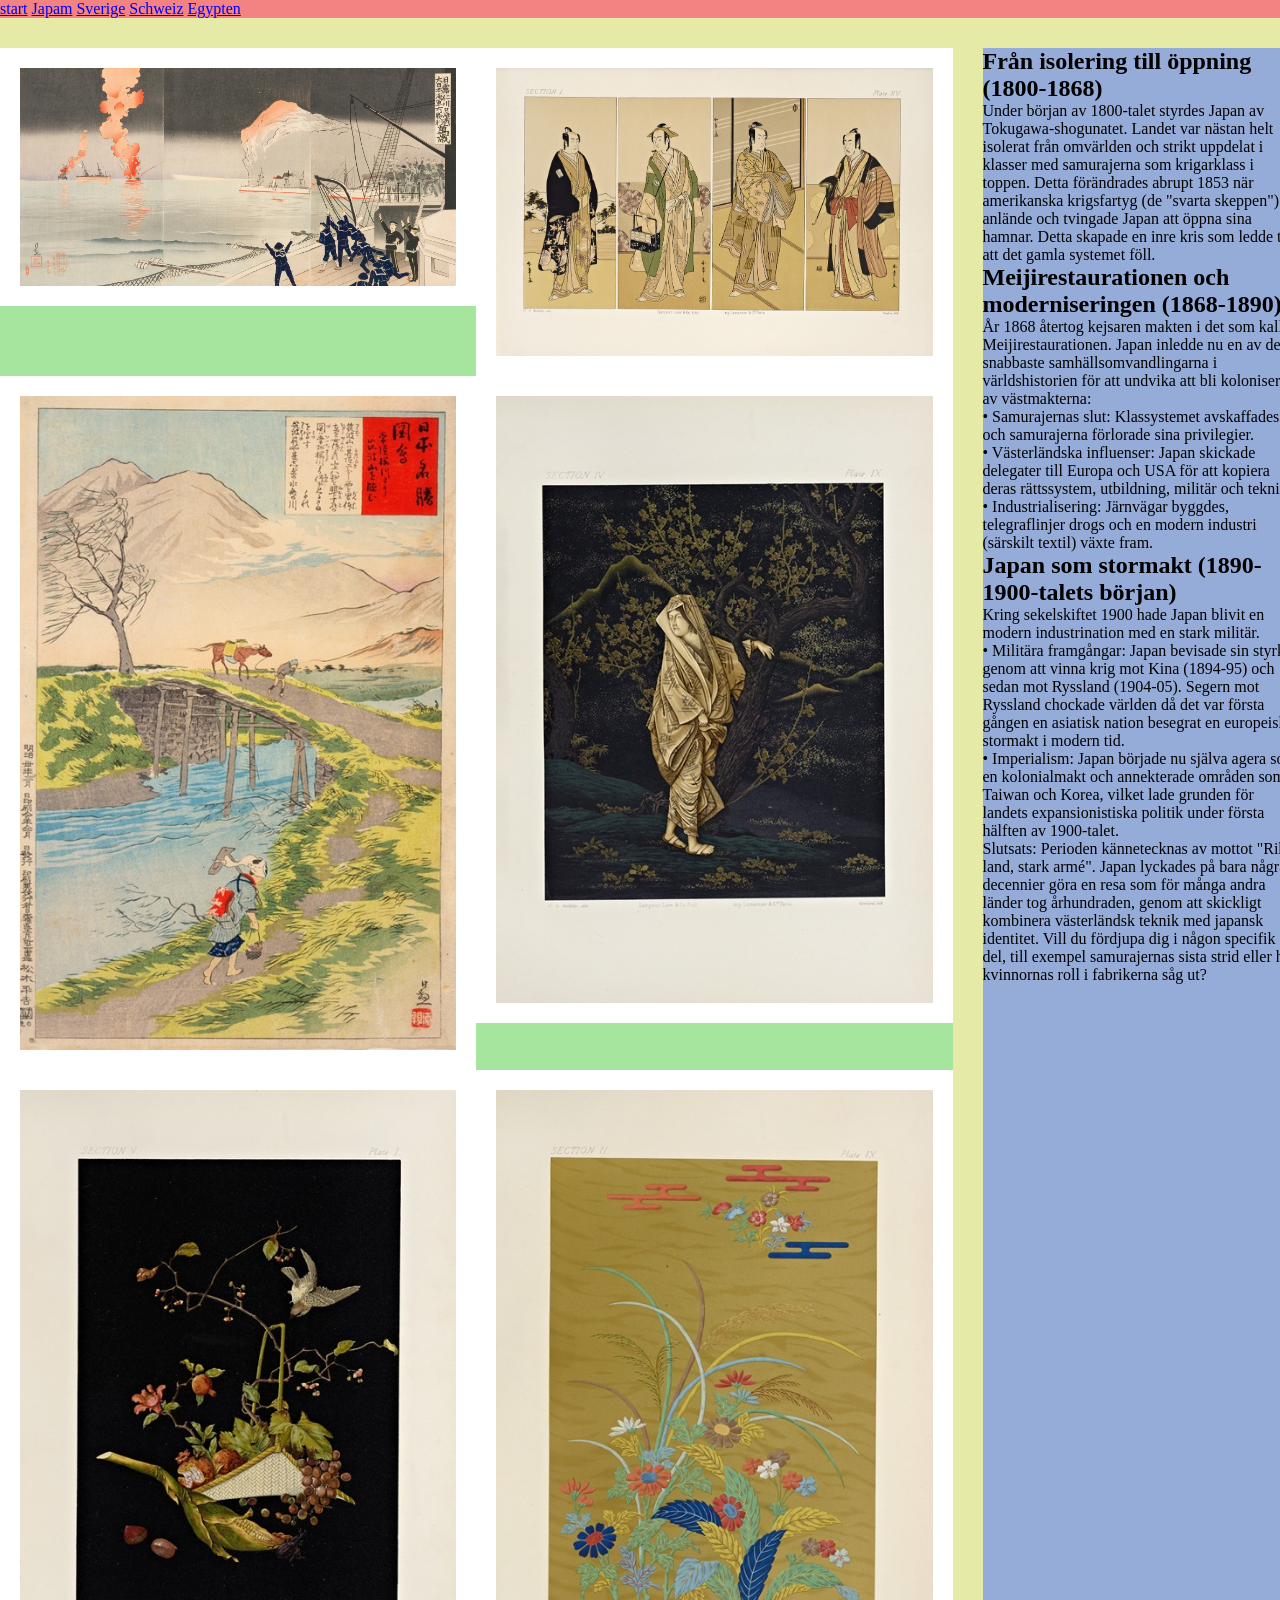
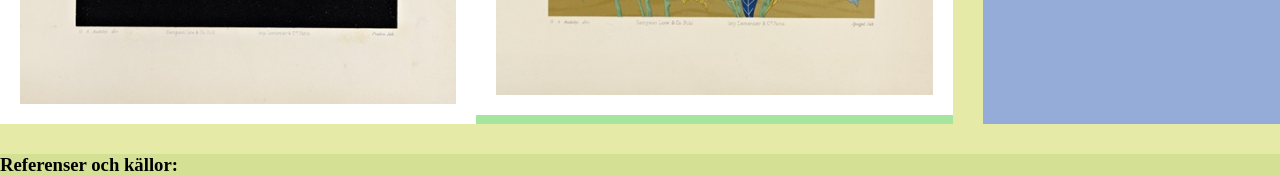
==== sida1.html @ 21242a6f "påbörjat min första sida" ====
<!DOCTYPE html>
<html lang="sv">

<head>
    <meta charset="UTF-8">
    <meta name="viewport" content="width=device-width, initial-scale=1.0">
    <title>Document</title>
    <link rel="stylesheet" href="style.css">
</head>

<body>
    <div class="kontainer">
        <Header>
            <h1></h1>
            <nav class="meny">
                <a href="index.html">start</a>
                <a href="sida1.html">Japam</a>
                <a href="sida2.html">Sverige</a>
                <a href="sida3.html">Schweiz</a>
                <a href="sida4.html">Egypten</a>
            </nav>
        </Header>
        <main>
            <img src="./bilder/japan1.png" alt="Japansk gammal bild">
            <img src="./bilder/japan2.png" alt="Japansk gammal bild">
            <img src="./bilder/japan3.png" alt="Japansk gammal bild">
            <img src="./bilder/japan4.png" alt="Japansk gammal bild">
            <img src="./bilder/japan5.png" alt="Japansk gammal bild">
            <img src="./bilder/japan6.png" alt="Japansk gammal bild">
        </main>
        <aside>
            <h2>Från isolering till öppning (1800-1868)</h2>
            <p>Under början av 1800-talet styrdes Japan av Tokugawa-shogunatet. Landet var nästan helt isolerat från
                omvärlden och strikt uppdelat i klasser med samurajerna som krigarklass i toppen. Detta förändrades
                abrupt 1853 när amerikanska krigsfartyg (de "svarta skeppen") anlände och tvingade Japan att öppna sina
                hamnar. Detta skapade en inre kris som ledde till att det gamla systemet föll.
            </p>
            <h2>Meijirestaurationen och moderniseringen (1868-1890)</h2>
            <p>År 1868 återtog kejsaren makten i det som kallas Meijirestaurationen. Japan inledde nu en av de snabbaste
                samhällsomvandlingarna i världshistorien för att undvika att bli koloniserat av västmakterna: <br>
                &bull; Samurajernas slut: Klassystemet avskaffades och samurajerna förlorade sina privilegier. <br>
                &bull; Västerländska influenser: Japan skickade delegater till Europa och USA för att kopiera deras
                rättssystem, utbildning, militär och teknik. <br>
                &bull; Industrialisering: Järnvägar byggdes, telegraflinjer drogs och en modern industri (särskilt
                textil)
                växte fram.</p>
            <h2>Japan som stormakt (1890-1900-talets början)</h2>
            <p>Kring sekelskiftet 1900 hade Japan blivit en modern industrination med en stark militär. <br>
                &bull; Militära framgångar: Japan bevisade sin styrka genom att vinna krig mot Kina (1894-95) och sedan mot
                Ryssland (1904-05). Segern mot Ryssland chockade världen då det var första gången en asiatisk nation
                besegrat en europeisk stormakt i modern tid. <br>
                &bull; Imperialism: Japan började nu själva agera som en kolonialmakt och annekterade områden som Taiwan och
                Korea, vilket lade grunden för landets expansionistiska politik under första hälften av 1900-talet. <br>
                Slutsats: Perioden kännetecknas av mottot "Rikt land, stark armé". Japan lyckades på bara några
                decennier göra en resa som för många andra länder tog århundraden, genom att skickligt kombinera
                västerländsk teknik med japansk identitet.
                Vill du fördjupa dig i någon specifik del, till exempel samurajernas sista strid eller hur kvinnornas
                roll i fabrikerna såg ut?
            </p>
        </aside>
        <footer>
            <h3>Referenser och källor:</h3>
            <p></p>
        </footer>
    </div>
</body>

</html>
---- style.css ----
/* Enkel CSS-reset */
html {
    box-sizing: border-box;
}
*, *:before, *:after {
    box-sizing: inherit;
}
body, h1, h2, h3, h4, h5, h6, p, ul {
    margin: 0;
    padding: 0;
}
img {
    width: 100%;
}

body {
    background-color: #e5eaa7;
}
.kontainer {
    width: 1300px;
    margin: auto;
     display: grid;
    grid-template-columns: 3fr 1fr;
    grid-template-areas: 
    "huvud huvud"
    "innehåll sida"
    "fot fot";
    gap: 30px;
}

/* head */

Header {
    background-color: #f38282;
    grid-area: huvud;
}
Header h1 {}
Header nav {}
Header nav a {}

/* main */
main {
    background-color: #a5e59d;
    grid-area: innehåll;
    display: grid;
    grid-template-columns: 1fr 1fr;
}
main img {
    background-color: #fff;
    padding: 20px;
}



/* side */
aside {
    background-color: #96acd8;
    grid-area: sida;
}

/* foot */
footer {
    background-color: #d4e194;
    grid-area: fot;
}
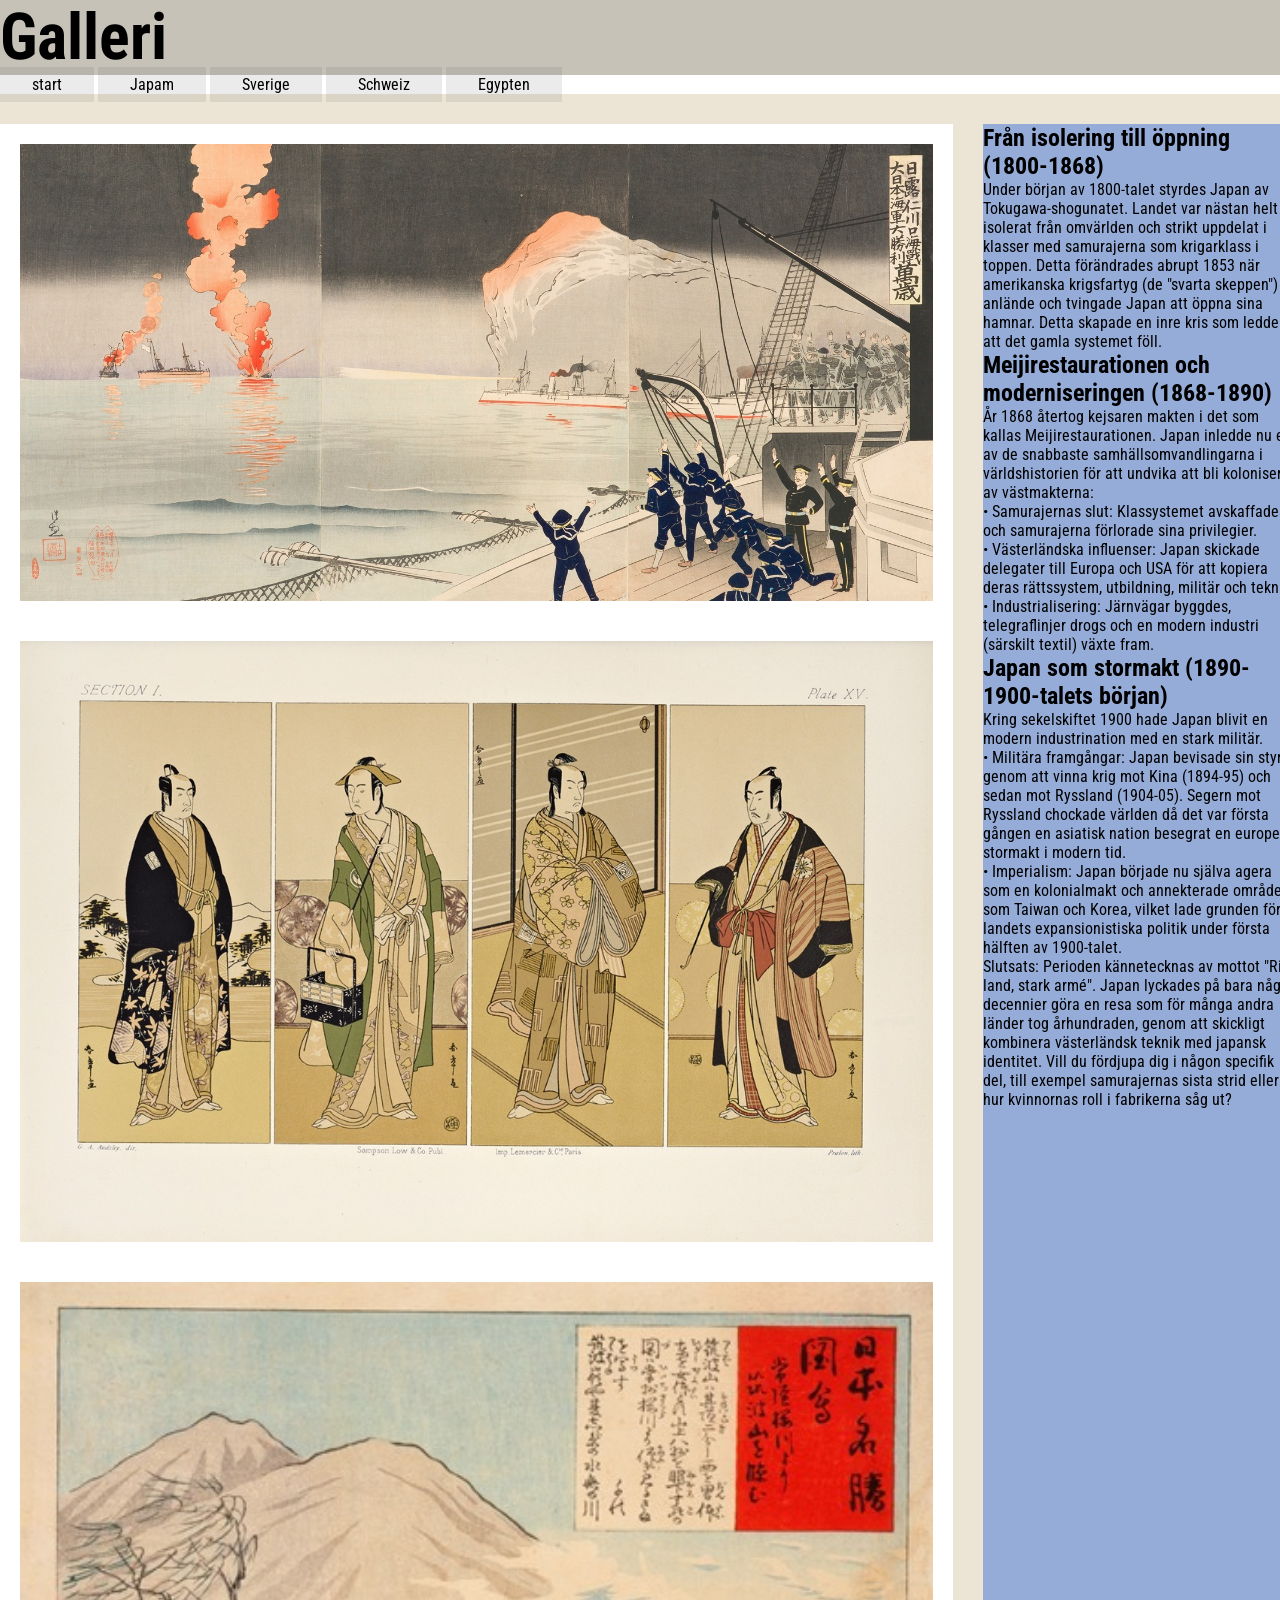
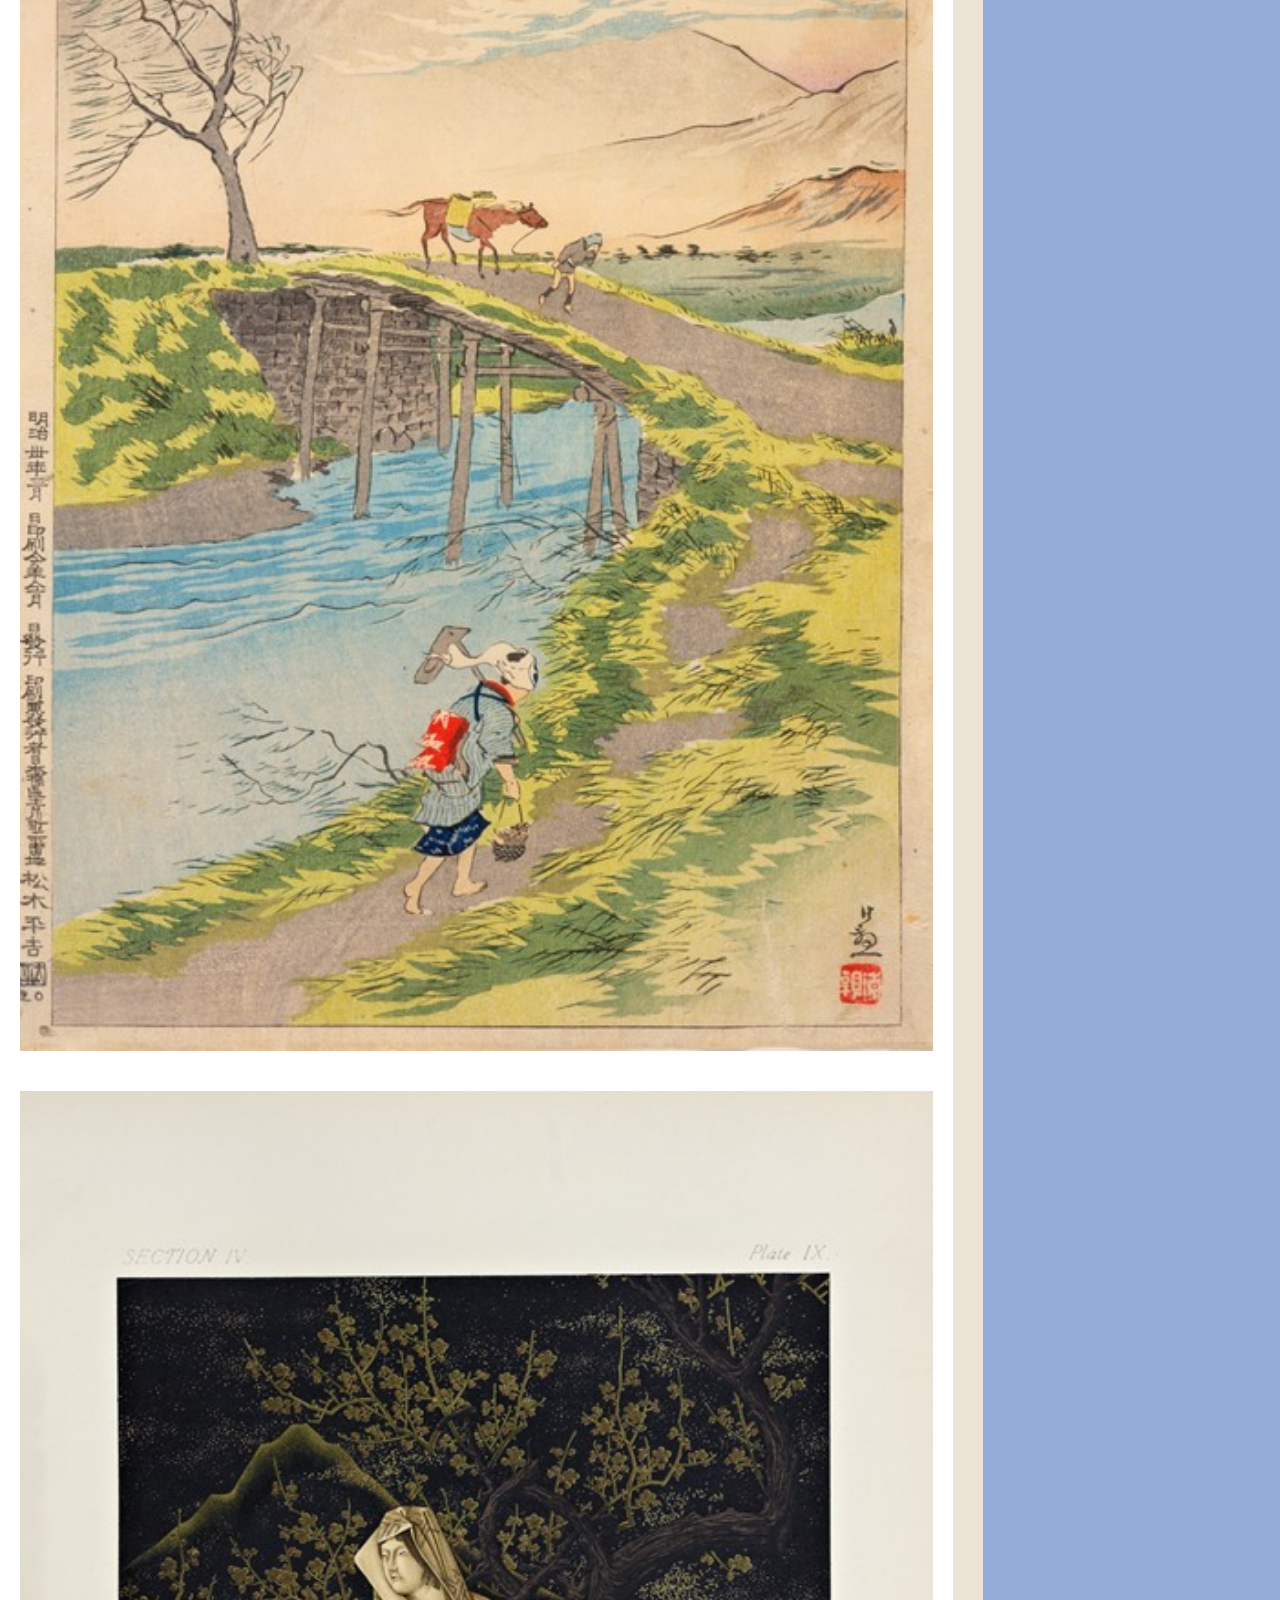
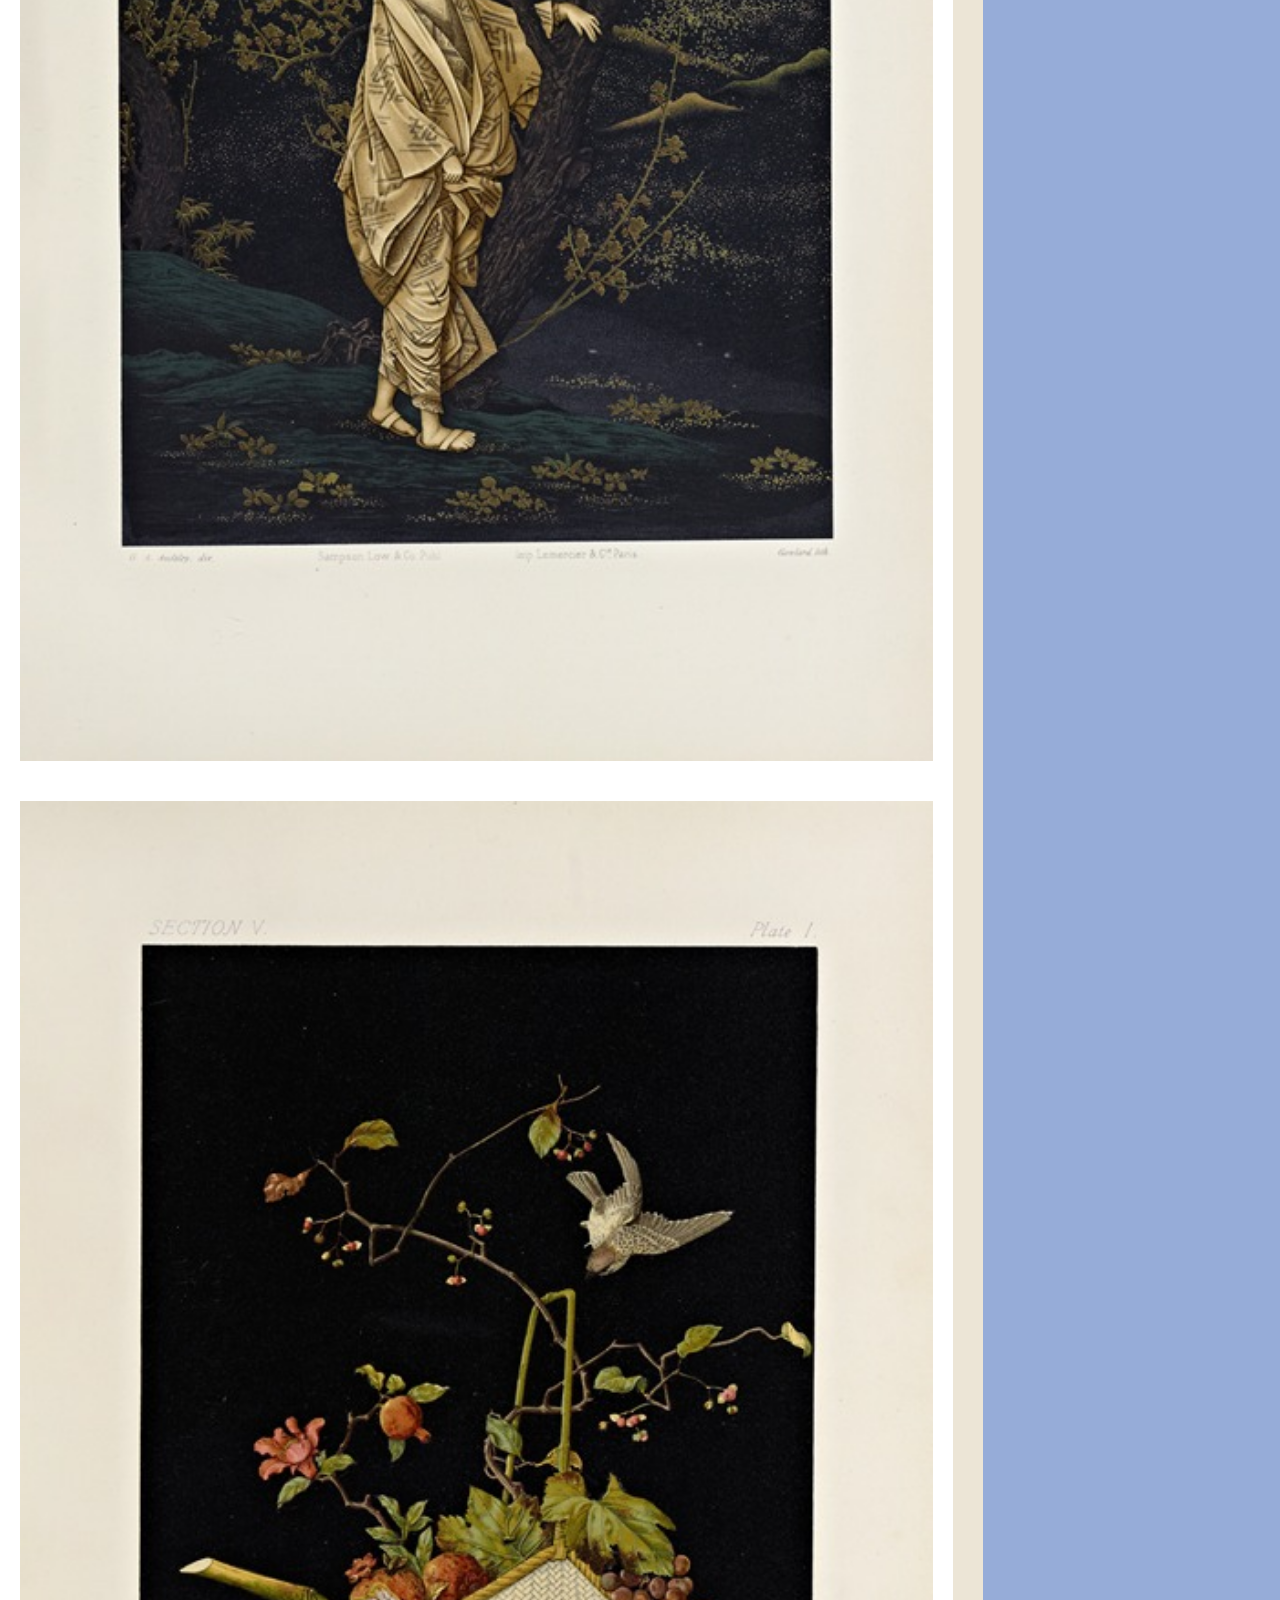
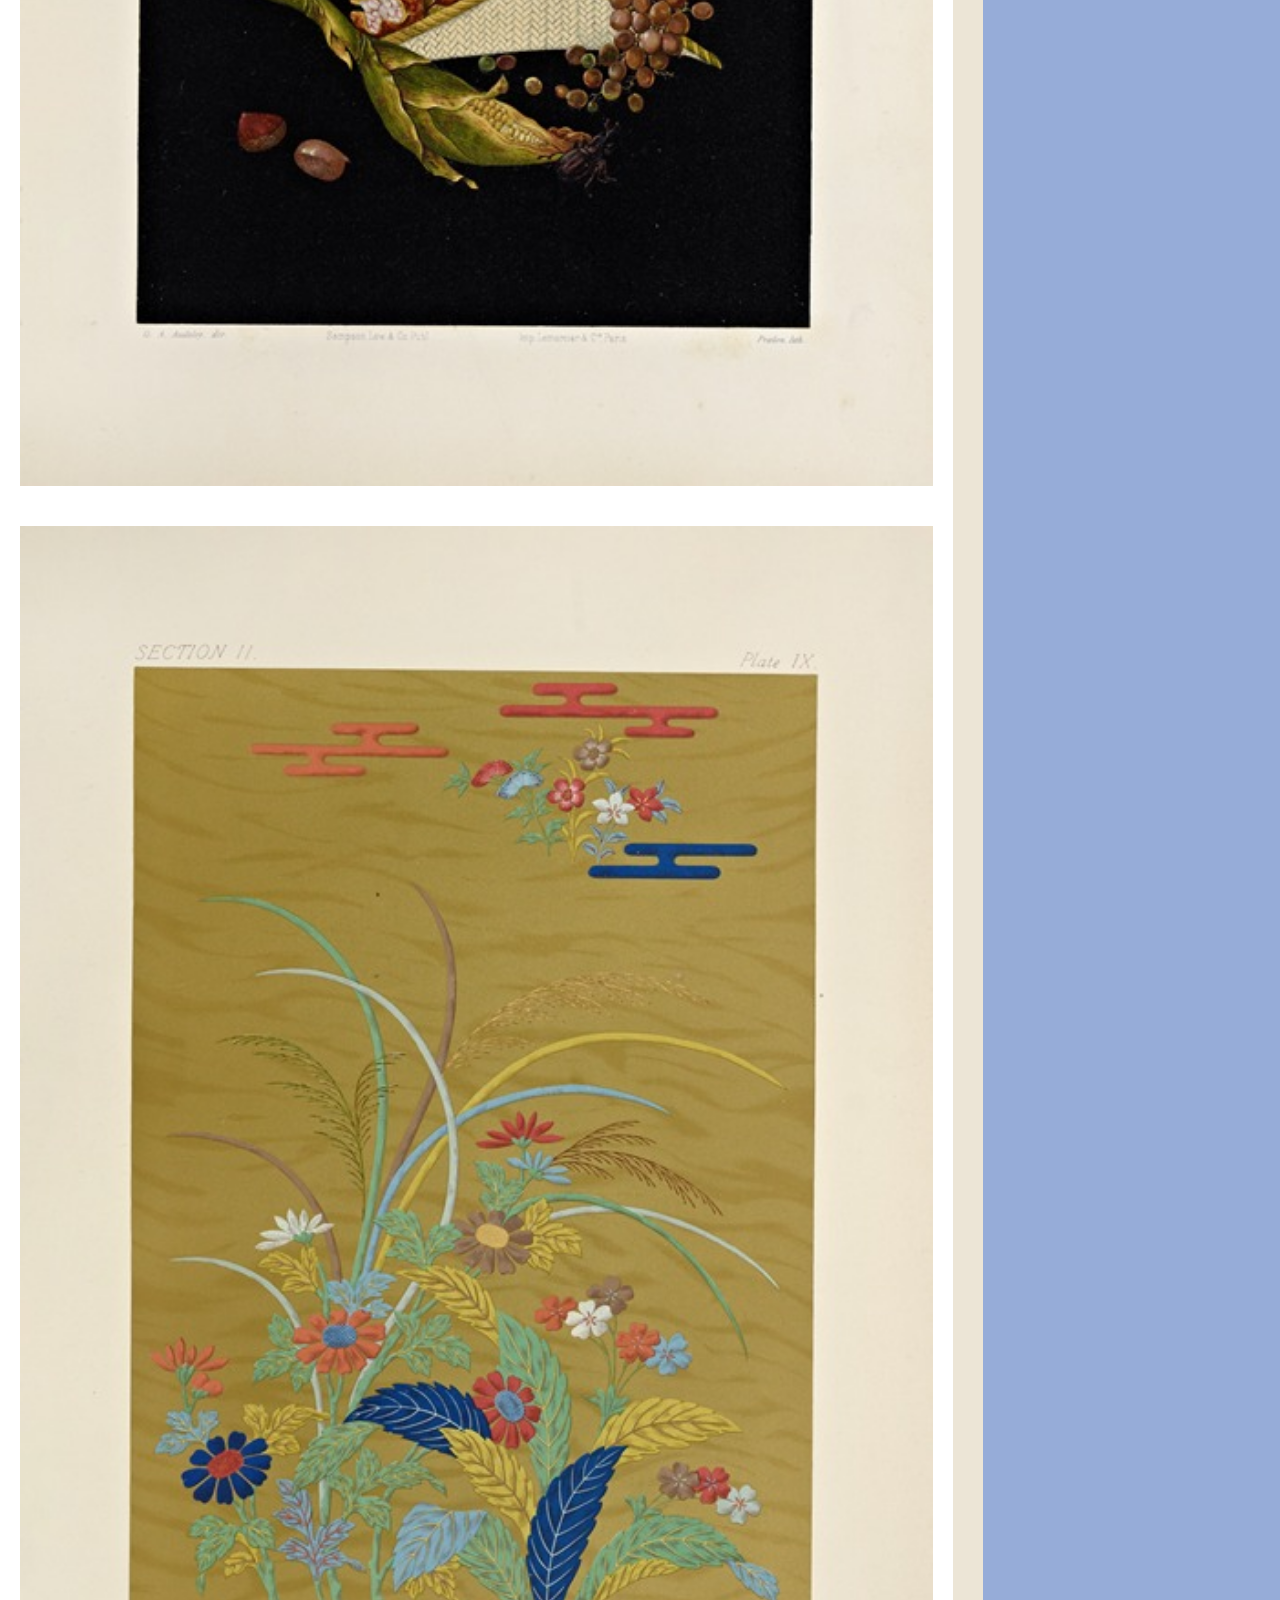
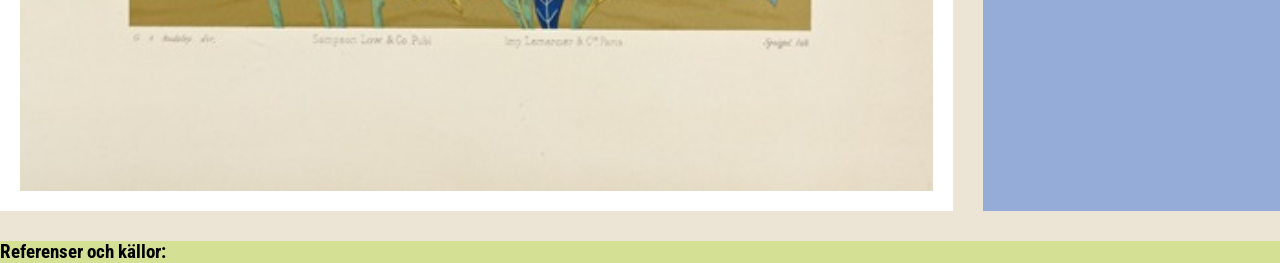
==== commit 91317e9c: "jobbat med det reponsiva" ====
--- a/sida1.html
+++ b/sida1.html
@@ -11,7 +11,7 @@
 <body>
     <div class="kontainer">
         <Header>
-            <h1></h1>
+            <h1>Galleri</h1>
             <nav class="meny">
                 <a href="index.html">start</a>
                 <a href="sida1.html">Japam</a>
--- a/style.css
+++ b/style.css
@@ -1,53 +1,89 @@
+@import url('https://fonts.googleapis.com/css2?family=Roboto+Condensed:ital,wght@0,100..900;1,100..900&display=swap');
 /* Enkel CSS-reset */
 html {
     box-sizing: border-box;
 }
-*, *:before, *:after {
+
+*,
+*:before,
+*:after {
     box-sizing: inherit;
 }
-body, h1, h2, h3, h4, h5, h6, p, ul {
+
+body,
+h1,
+h2,
+h3,
+h4,
+h5,
+h6,
+p,
+ul {
     margin: 0;
     padding: 0;
 }
+
 img {
     width: 100%;
 }
 
 body {
-    background-color: #e5eaa7;
+    background-color: #ECE5D6;
+    font-family: "Roboto Condensed", sans-serif;
+    /* background-image: url(./bilder/bg1.png);
+    background-size: cover;
+    background-attachment: fixed; */
 }
+
 .kontainer {
-    width: 1300px;
+    width: 320px;
     margin: auto;
-     display: grid;
-    grid-template-columns: 3fr 1fr;
-    grid-template-areas: 
-    "huvud huvud"
-    "innehåll sida"
-    "fot fot";
+    display: grid;
+     grid-template-columns: 1fr;
+        grid-template-areas:
+            "huvud"
+            "innehåll"
+            "sida"
+            "fot fot";
     gap: 30px;
 }
 
 /* head */
 
 Header {
-    background-color: #f38282;
+    background-color: #7474744e;
     grid-area: huvud;
 }
-Header h1 {}
-Header nav {}
-Header nav a {}
+
+Header h1 {
+    font-size: 4em;
+}
+
+Header nav {
+    width: ;
+    background-color: #fff;
+}
+
+Header nav a {
+    font-size: 1em;
+    padding: 0.5em 2em 0.5em 2em ;
+    background-color: #33333319;
+    text-decoration: none;
+    color: #000;
+}
 
 /* main */
 main {
     background-color: #a5e59d;
     grid-area: innehåll;
     display: grid;
-    grid-template-columns: 1fr 1fr;
+    grid-template-columns: 1fr;
 }
+
 main img {
     background-color: #fff;
     padding: 20px;
+    width: 100%;
 }
 
 
@@ -62,4 +98,30 @@
 footer {
     background-color: #d4e194;
     grid-area: fot;
+}
+
+
+/* Platta: från 768px */
+@media (min-width: 768px) {
+    .kontainer {
+        width: 600px;
+        grid-template-columns: 1fr;
+        grid-template-areas:
+            "huvud"
+            "innehåll"
+            "sida"
+            "fot";
+    }
+}
+
+/* Dator: från 1024px */
+@media (min-width: 1024px) {
+    .kontainer {
+        width: 1300px;
+        grid-template-columns: 3fr 1fr;
+        grid-template-areas: 
+        "huvud huvud"
+        "innehåll sida"
+        "fot fot";
+    }
 }
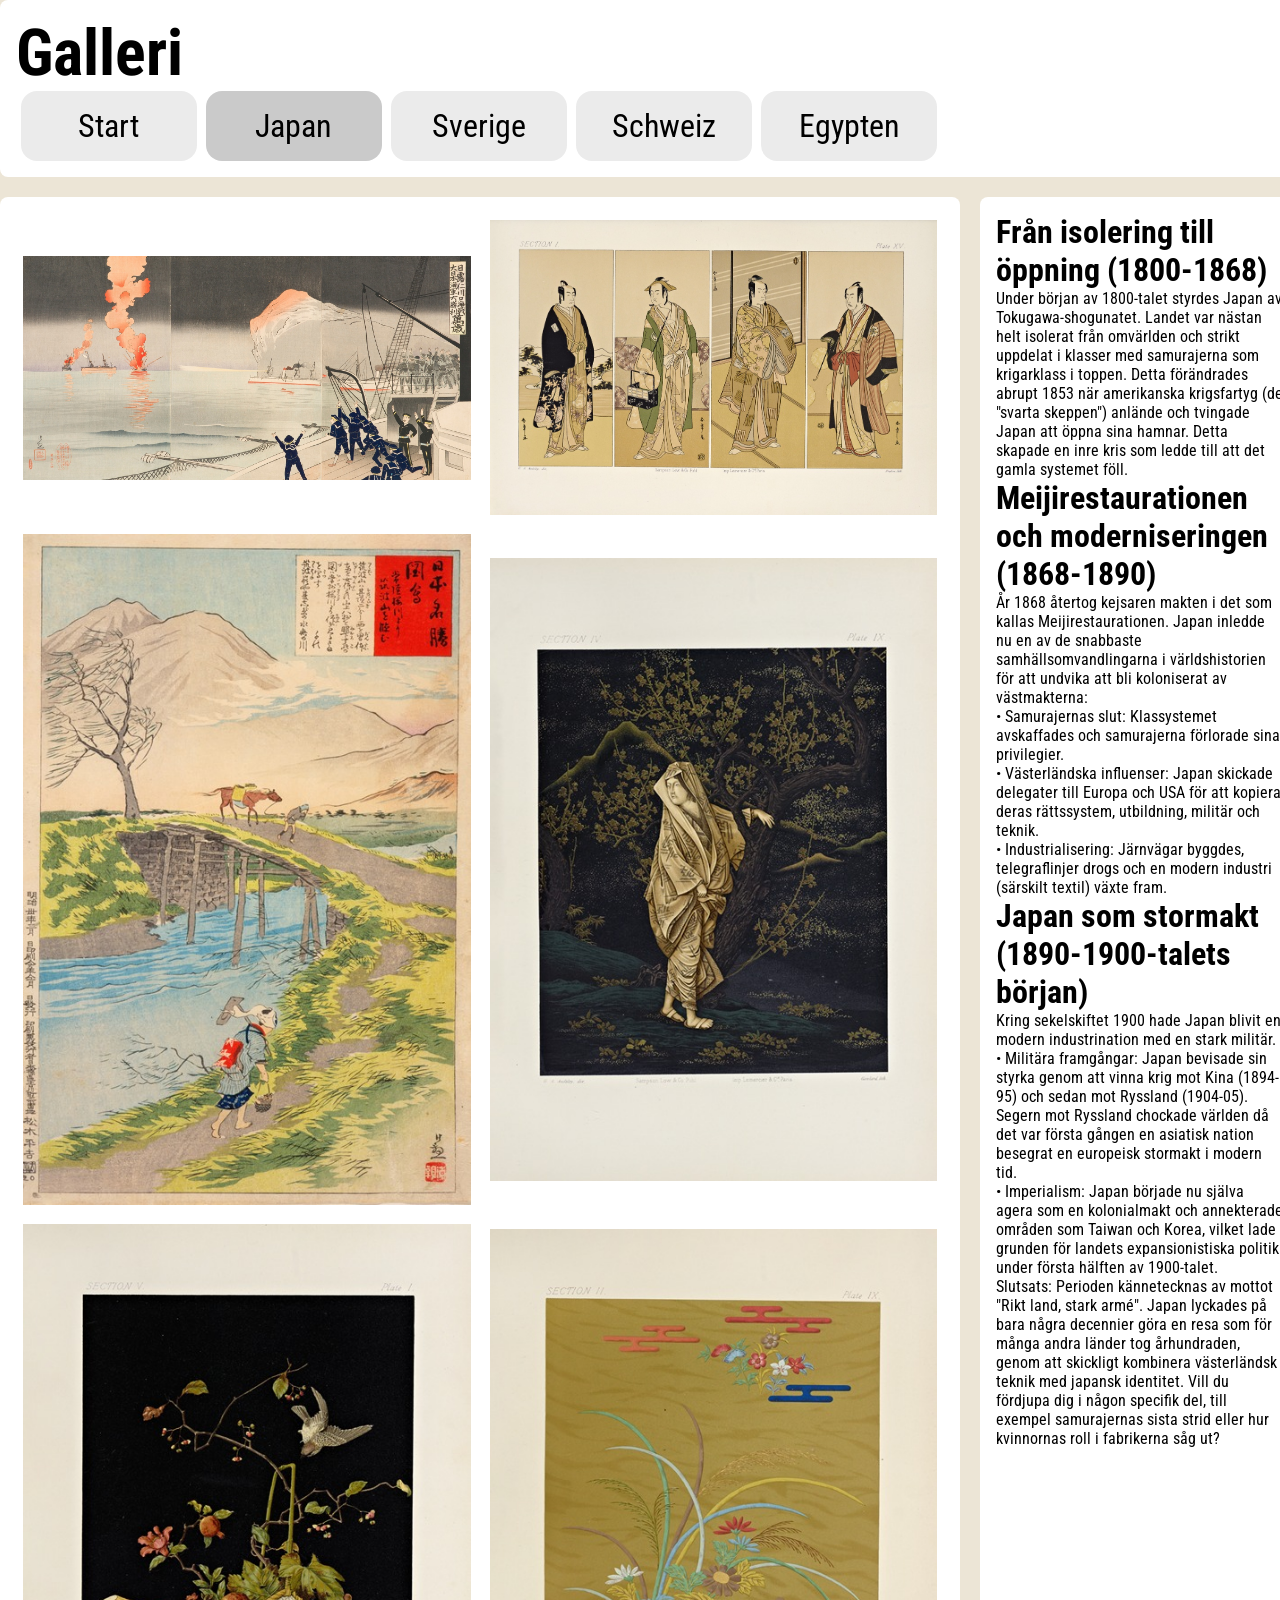
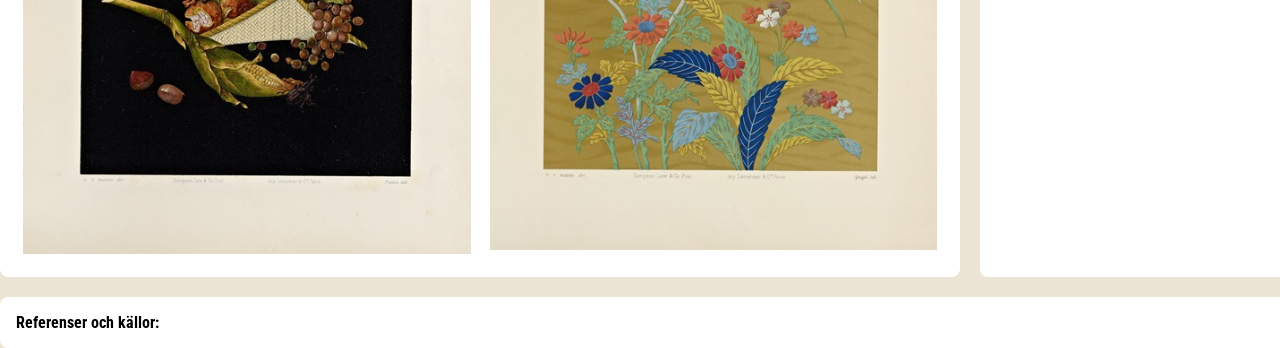
==== commit 40cd6008: "jag har löst problemet med interaktiva layouten och jobbat mer på utseendetav sidan" ====
--- a/sida1.html
+++ b/sida1.html
@@ -13,8 +13,8 @@
         <Header>
             <h1>Galleri</h1>
             <nav class="meny">
-                <a href="index.html">start</a>
-                <a href="sida1.html">Japam</a>
+                <a href="index.html">Start</a>
+                <a href="sida1.html" class="aktiv">Japan</a>
                 <a href="sida2.html">Sverige</a>
                 <a href="sida3.html">Schweiz</a>
                 <a href="sida4.html">Egypten</a>
--- a/style.css
+++ b/style.css
@@ -1,4 +1,4 @@
-@import url('https://fonts.googleapis.com/css2?family=Roboto+Condensed:ital,wght@0,100..900;1,100..900&display=swap');
+@import url('https://fonts.googleapis.com/css2?family=Ms+Madi&family=Roboto+Condensed:ital,wght@0,100..900;1,100..900&display=swap');
 /* Enkel CSS-reset */
 html {
     box-sizing: border-box;
@@ -44,15 +44,19 @@
             "huvud"
             "innehåll"
             "sida"
-            "fot fot";
-    gap: 30px;
+            "fot";
+    gap: 20px;
+    color: #000;
 }
 
 /* head */
 
 Header {
-    background-color: #7474744e;
+    background-color: #ffffff;
+    padding: 1em;
+    border-radius: 0.5em;
     grid-area: huvud;
+    
 }
 
 Header h1 {
@@ -60,44 +64,79 @@
 }
 
 Header nav {
-    width: ;
-    background-color: #fff;
+    background-color: #ffffff00;
+    border-radius: 0.5em;
+    width: 100%;
+    display: flex;
+    justify-content: space-around;
+    text-align: center;
 }
 
 Header nav a {
-    font-size: 1em;
-    padding: 0.5em 2em 0.5em 2em ;
     background-color: #33333319;
+    color: #000;
+    padding: 0.5em 0em 0.5em 0em ;
+    border-radius: 0.5em;
+    width: 4.5em;
+    font-size: 0.7em;
     text-decoration: none;
-    color: #000;
+
+}
+Header nav a.aktiv {
+    background-color: #33333342;
+}
+Header nav a:hover {
+    font-family: "Ms Madi", cursive;
 }
 
 /* main */
+
 main {
-    background-color: #a5e59d;
+    background-color: #ffffff;
+    padding: 1em;
+    border-radius: 0.5em;
     grid-area: innehåll;
     display: grid;
     grid-template-columns: 1fr;
+    align-items: center;
+    gap: 5px;
+}
+main img {
+    background-color: #fff;
+    padding: 5px;
+    width: 100%;
+    border: 2px solid #ffffff5e;
 }
 
-main img {
-    background-color: #fff;
-    padding: 20px;
-    width: 100%;
+/* side */
+
+aside {
+    background-color: #ffffff;
+    padding: 1em;
+    border-radius: 0.5em;
+    grid-area: sida;
 }
-
-
-
-/* side */
-aside {
-    background-color: #96acd8;
-    grid-area: sida;
+aside h2 {
+    font-size: 2em;
+    
+}
+aside p {
+    font-size: 1em;
 }
 
 /* foot */
+
 footer {
-    background-color: #d4e194;
+    background-color: #ffffff;
+    padding: 1em;
+    border-radius: 0.5em;
     grid-area: fot;
+}
+footer h3 {
+font-size: 1em;
+}
+footer p {
+font-size: 0.5em;
 }
 
 
@@ -112,6 +151,17 @@
             "sida"
             "fot";
     }
+    main {
+        grid-template-columns: 1fr 1fr;
+    }
+    header nav {
+        width: 100%;
+    }
+    Header nav a {
+        font-size: 1.5em;
+        width: 4.5em;
+        
+    }
 }
 
 /* Dator: från 1024px */
@@ -124,4 +174,15 @@
         "innehåll sida"
         "fot fot";
     }
+    main {
+        grid-template-columns: 1fr 1fr;
+    }
+    header nav {
+        width: 73%;
+    }
+    Header nav a {
+        font-size: 2em;
+        width: 5.5em;
+    }
+     
 }
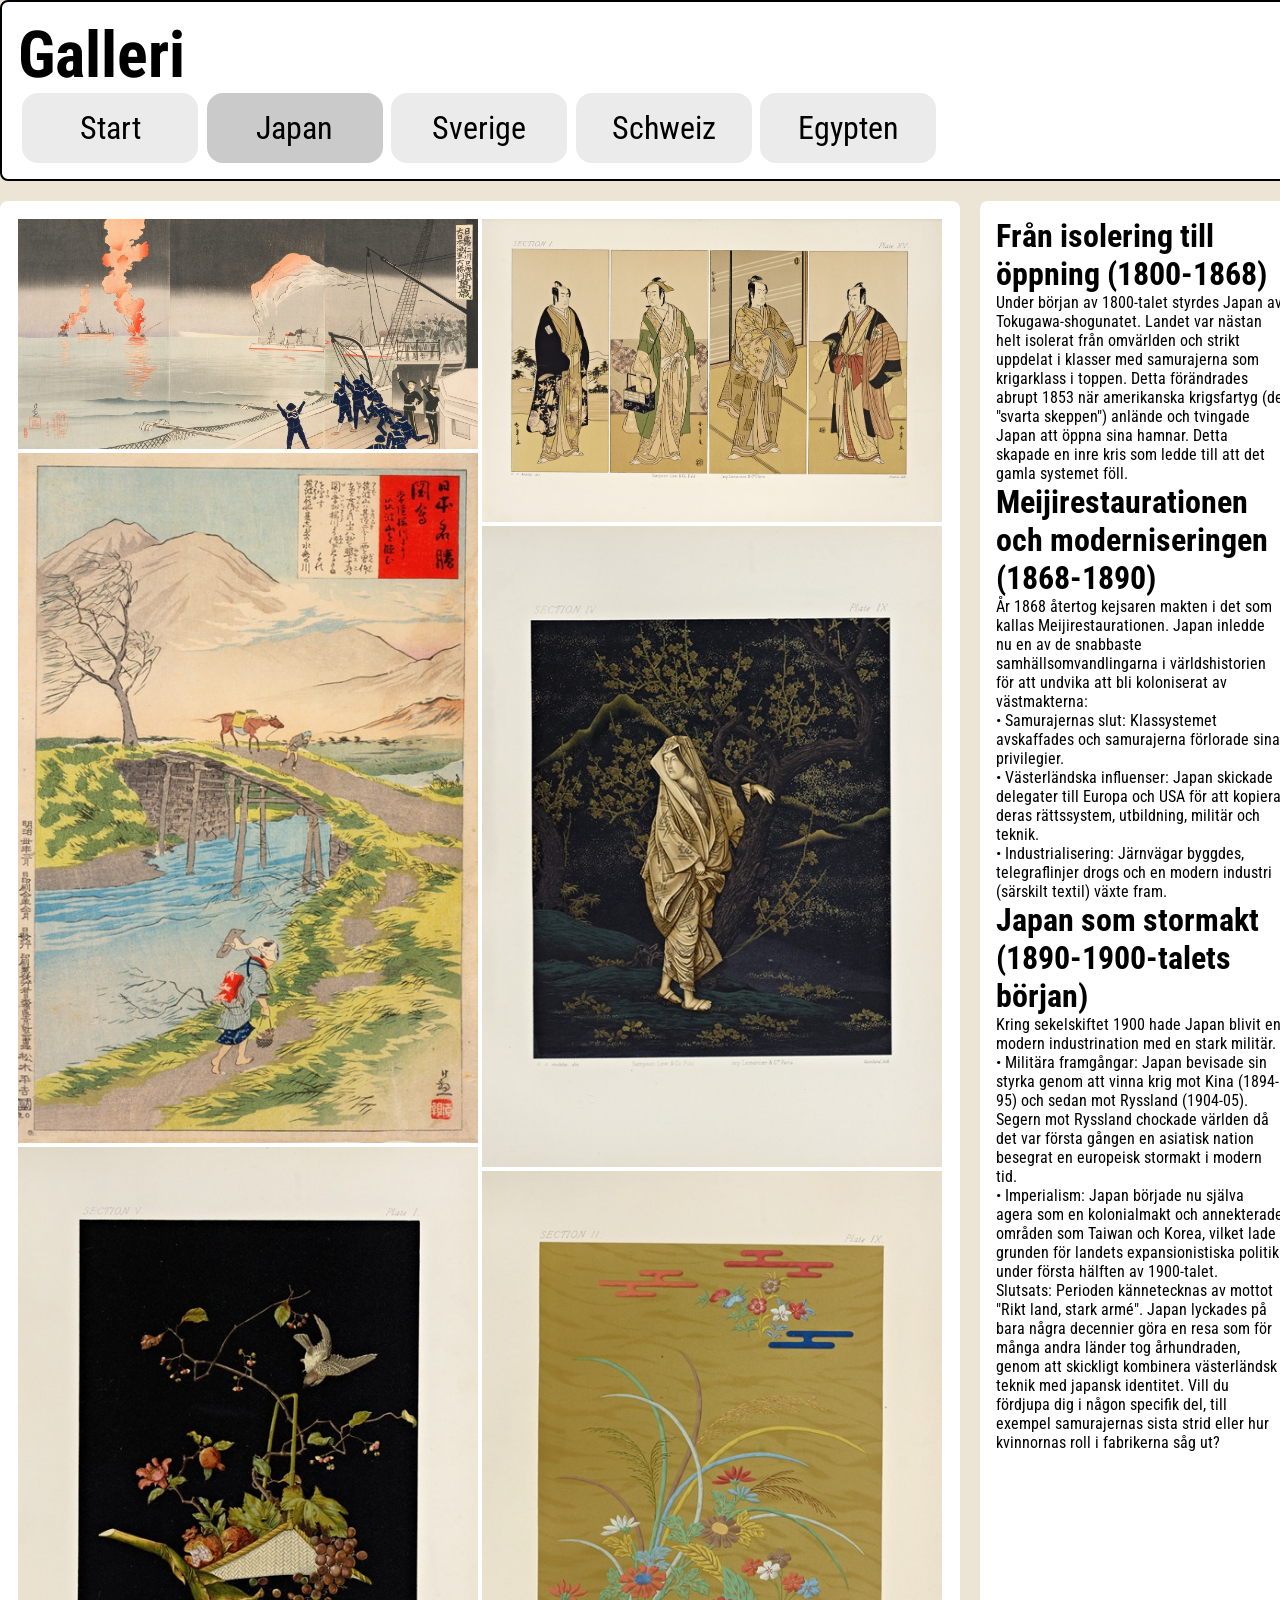
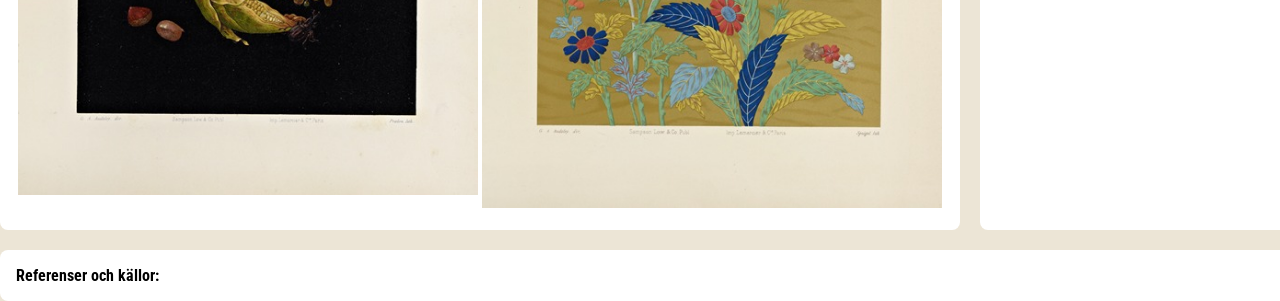
==== commit c34683d3: "fortsatte lite" ====
--- a/sida1.html
+++ b/sida1.html
@@ -21,12 +21,19 @@
             </nav>
         </Header>
         <main>
-            <img src="./bilder/japan1.png" alt="Japansk gammal bild">
-            <img src="./bilder/japan2.png" alt="Japansk gammal bild">
-            <img src="./bilder/japan3.png" alt="Japansk gammal bild">
-            <img src="./bilder/japan4.png" alt="Japansk gammal bild">
-            <img src="./bilder/japan5.png" alt="Japansk gammal bild">
-            <img src="./bilder/japan6.png" alt="Japansk gammal bild">
+            <div class="innehall1">
+                <img src="./bilder/japan1.png" alt="Japansk gammal bild">
+                <img src="./bilder/japan3.png" alt="Japansk gammal bild">
+                <img src="./bilder/japan5.png" alt="Japansk gammal bild">
+            </div>
+            <div class="innehall1">
+                <img src="./bilder/japan2.png" alt="Japansk gammal bild">
+                <img src="./bilder/japan4.png" alt="Japansk gammal bild">
+                <img src="./bilder/japan6.png" alt="Japansk gammal bild">
+            </div>
+
+
+
         </main>
         <aside>
             <h2>Från isolering till öppning (1800-1868)</h2>
@@ -46,10 +53,12 @@
                 växte fram.</p>
             <h2>Japan som stormakt (1890-1900-talets början)</h2>
             <p>Kring sekelskiftet 1900 hade Japan blivit en modern industrination med en stark militär. <br>
-                &bull; Militära framgångar: Japan bevisade sin styrka genom att vinna krig mot Kina (1894-95) och sedan mot
+                &bull; Militära framgångar: Japan bevisade sin styrka genom att vinna krig mot Kina (1894-95) och sedan
+                mot
                 Ryssland (1904-05). Segern mot Ryssland chockade världen då det var första gången en asiatisk nation
                 besegrat en europeisk stormakt i modern tid. <br>
-                &bull; Imperialism: Japan började nu själva agera som en kolonialmakt och annekterade områden som Taiwan och
+                &bull; Imperialism: Japan började nu själva agera som en kolonialmakt och annekterade områden som Taiwan
+                och
                 Korea, vilket lade grunden för landets expansionistiska politik under första hälften av 1900-talet. <br>
                 Slutsats: Perioden kännetecknas av mottot "Rikt land, stark armé". Japan lyckades på bara några
                 decennier göra en resa som för många andra länder tog århundraden, genom att skickligt kombinera
--- a/style.css
+++ b/style.css
@@ -55,8 +55,9 @@
     background-color: #ffffff;
     padding: 1em;
     border-radius: 0.5em;
+    border:2px solid #000;
     grid-area: huvud;
-    
+
 }
 
 Header h1 {
@@ -95,17 +96,21 @@
     background-color: #ffffff;
     padding: 1em;
     border-radius: 0.5em;
-    grid-area: innehåll;
+    display: flex;
+
+    /* grid-area: innehåll;
     display: grid;
     grid-template-columns: 1fr;
     align-items: center;
-    gap: 5px;
+    gap: 5px; */
 }
-main img {
+main .innehall1 {
+    width: 50%;
+    padding: 2px;
+}
+main .innehall img {
     background-color: #fff;
-    padding: 5px;
-    width: 100%;
-    border: 2px solid #ffffff5e;
+    margin-top: 20px;
 }
 
 /* side */
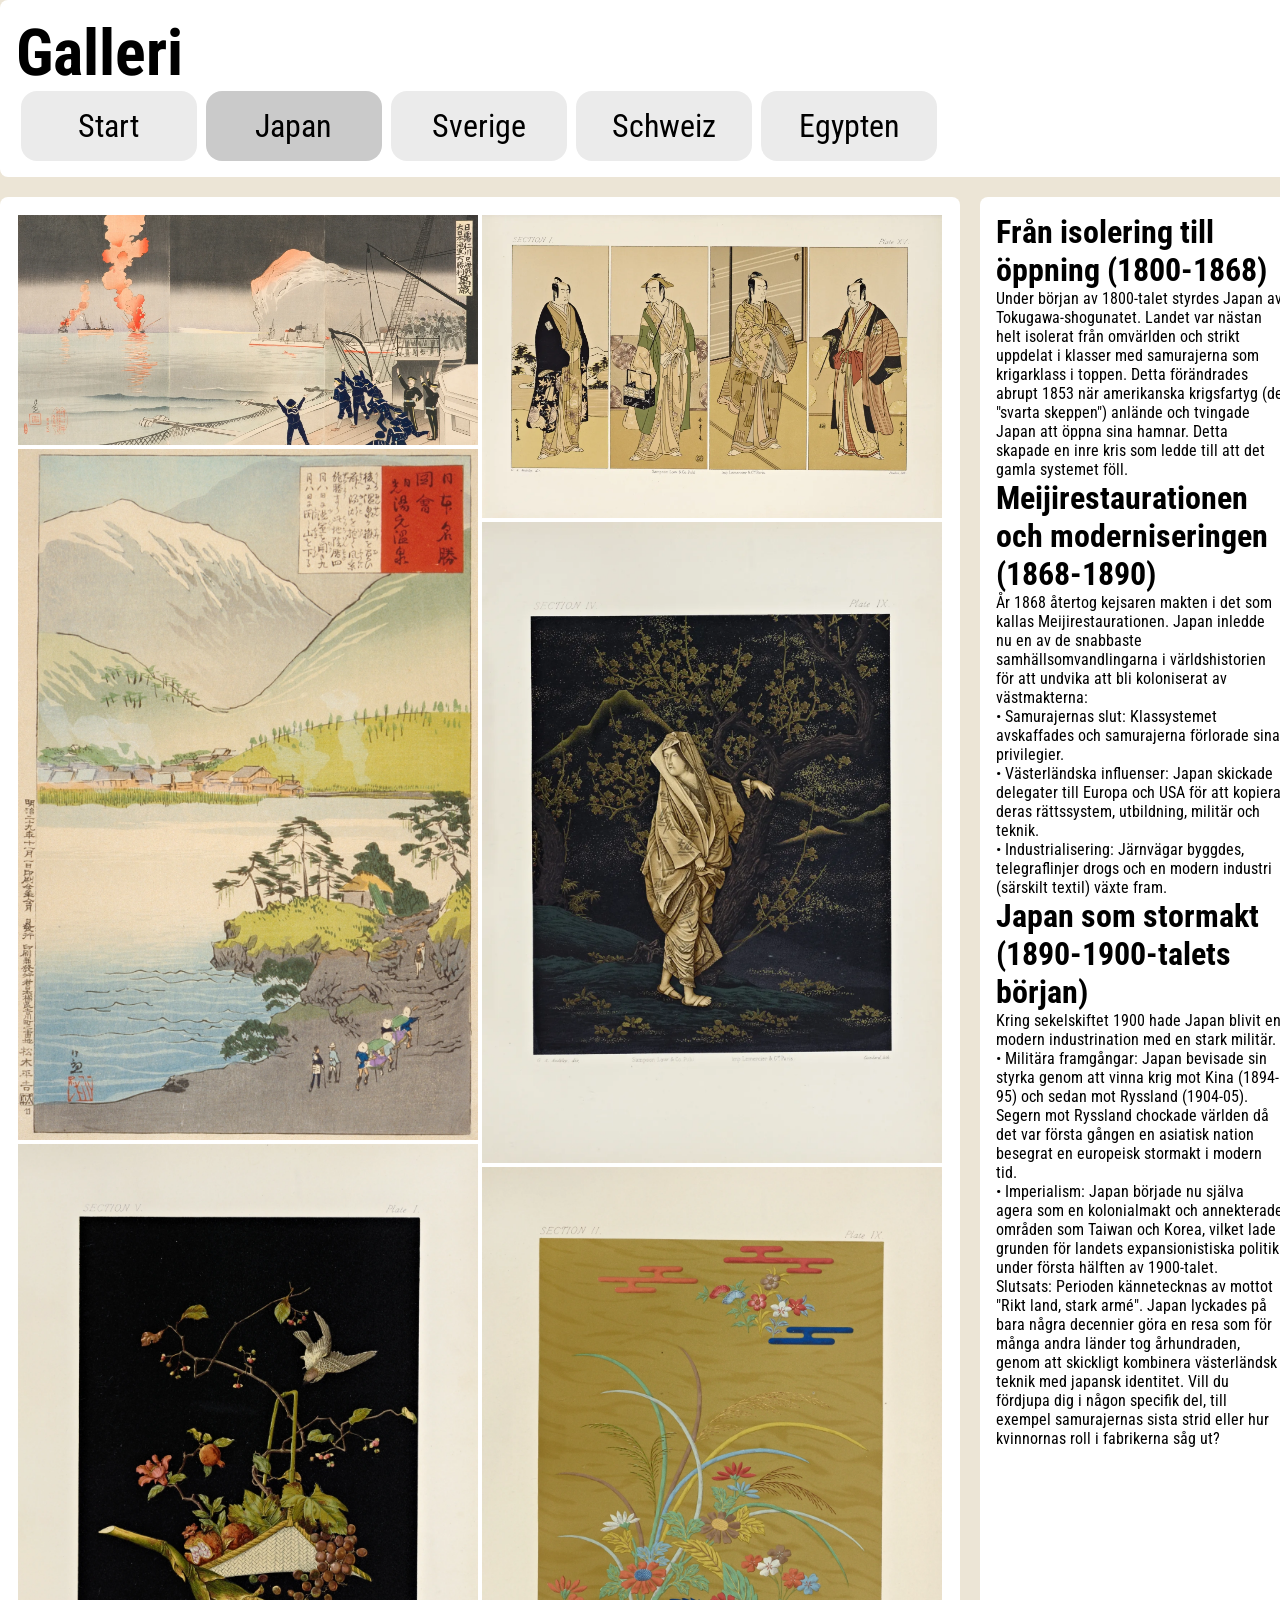
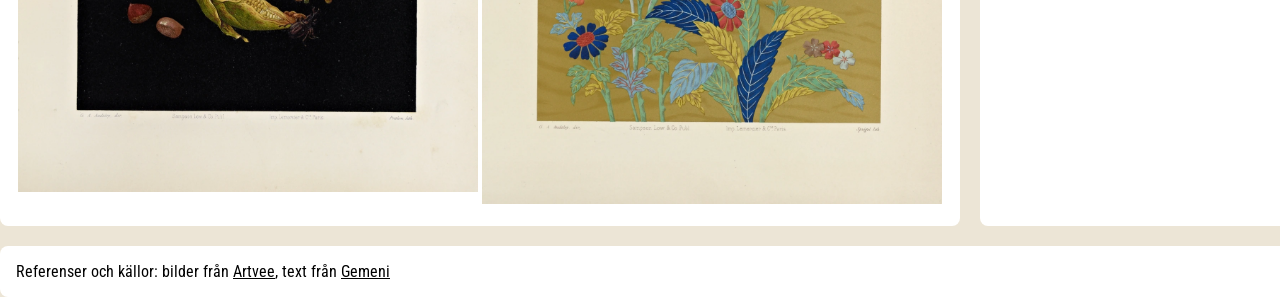
==== commit fc856d7c: "fortsatt med css och börjat på js" ====
--- a/sida1.html
+++ b/sida1.html
@@ -22,14 +22,20 @@
         </Header>
         <main>
             <div class="innehall1">
-                <img src="./bilder/japan1.png" alt="Japansk gammal bild">
-                <img src="./bilder/japan3.png" alt="Japansk gammal bild">
-                <img src="./bilder/japan5.png" alt="Japansk gammal bild">
+                <img onmouseover="popup()" onmouseout="popout()" src="./bilder/japan1.1.webp" alt="Japansk gammal bild">
+                <div class="undertext">
+                    <p>År 1868 återtog kejsaren makten i det som kallas Meijirestaurationen. Japan inledde nu en av de
+                        snabbaste samhällsomvandlingarna i världshistorien för att undvika att bli koloniserat av västmakterna:
+                    </p>
+                </div>
+
+                <img src="./bilder/japan3.1.webp" alt="Japansk gammal bild">
+                <img src="./bilder/japan5.1.webp" alt="Japansk gammal bild">
             </div>
             <div class="innehall1">
-                <img src="./bilder/japan2.png" alt="Japansk gammal bild">
-                <img src="./bilder/japan4.png" alt="Japansk gammal bild">
-                <img src="./bilder/japan6.png" alt="Japansk gammal bild">
+                <img src="./bilder/japan2.1.webp" alt="Japansk gammal bild">
+                <img src="./bilder/japan4.1.webp" alt="Japansk gammal bild">
+                <img src="./bilder/japan6.1.webp" alt="Japansk gammal bild">
             </div>
 
 
@@ -68,10 +74,12 @@
             </p>
         </aside>
         <footer>
-            <h3>Referenser och källor:</h3>
-            <p></p>
-        </footer>
+            <p>Referenser och källor: bilder från <a
+                    href="https://artvee.com/dl/the-ornamental-arts-of-japan-pl-053/#00">Artvee</a>, text från <a
+                    href="https://gemini.google.com/app?hl=sv">Gemeni</a></p>
+
     </div>
+    <script src="script.js"></script>
 </body>
 
 </html>
--- a/style.css
+++ b/style.css
@@ -55,9 +55,7 @@
     background-color: #ffffff;
     padding: 1em;
     border-radius: 0.5em;
-    border:2px solid #000;
     grid-area: huvud;
-
 }
 
 Header h1 {
@@ -111,6 +109,16 @@
 main .innehall img {
     background-color: #fff;
     margin-top: 20px;
+    border-radius: 10px;
+}
+.undertext {
+    display: none;
+    background-color: #ffffff;
+    border-radius: 0.5em;
+    padding: 0.5em;
+    margin: 0.5em;
+    position: absolute;
+    width: 30%;
 }
 
 /* side */
@@ -136,12 +144,13 @@
     padding: 1em;
     border-radius: 0.5em;
     grid-area: fot;
-}
-footer h3 {
-font-size: 1em;
+    display: flex;
 }
 footer p {
-font-size: 0.5em;
+    font-size: 1em;
+}
+footer p a {
+    color: #000000;
 }
 
 
@@ -190,4 +199,4 @@
         width: 5.5em;
     }
      
-}+}
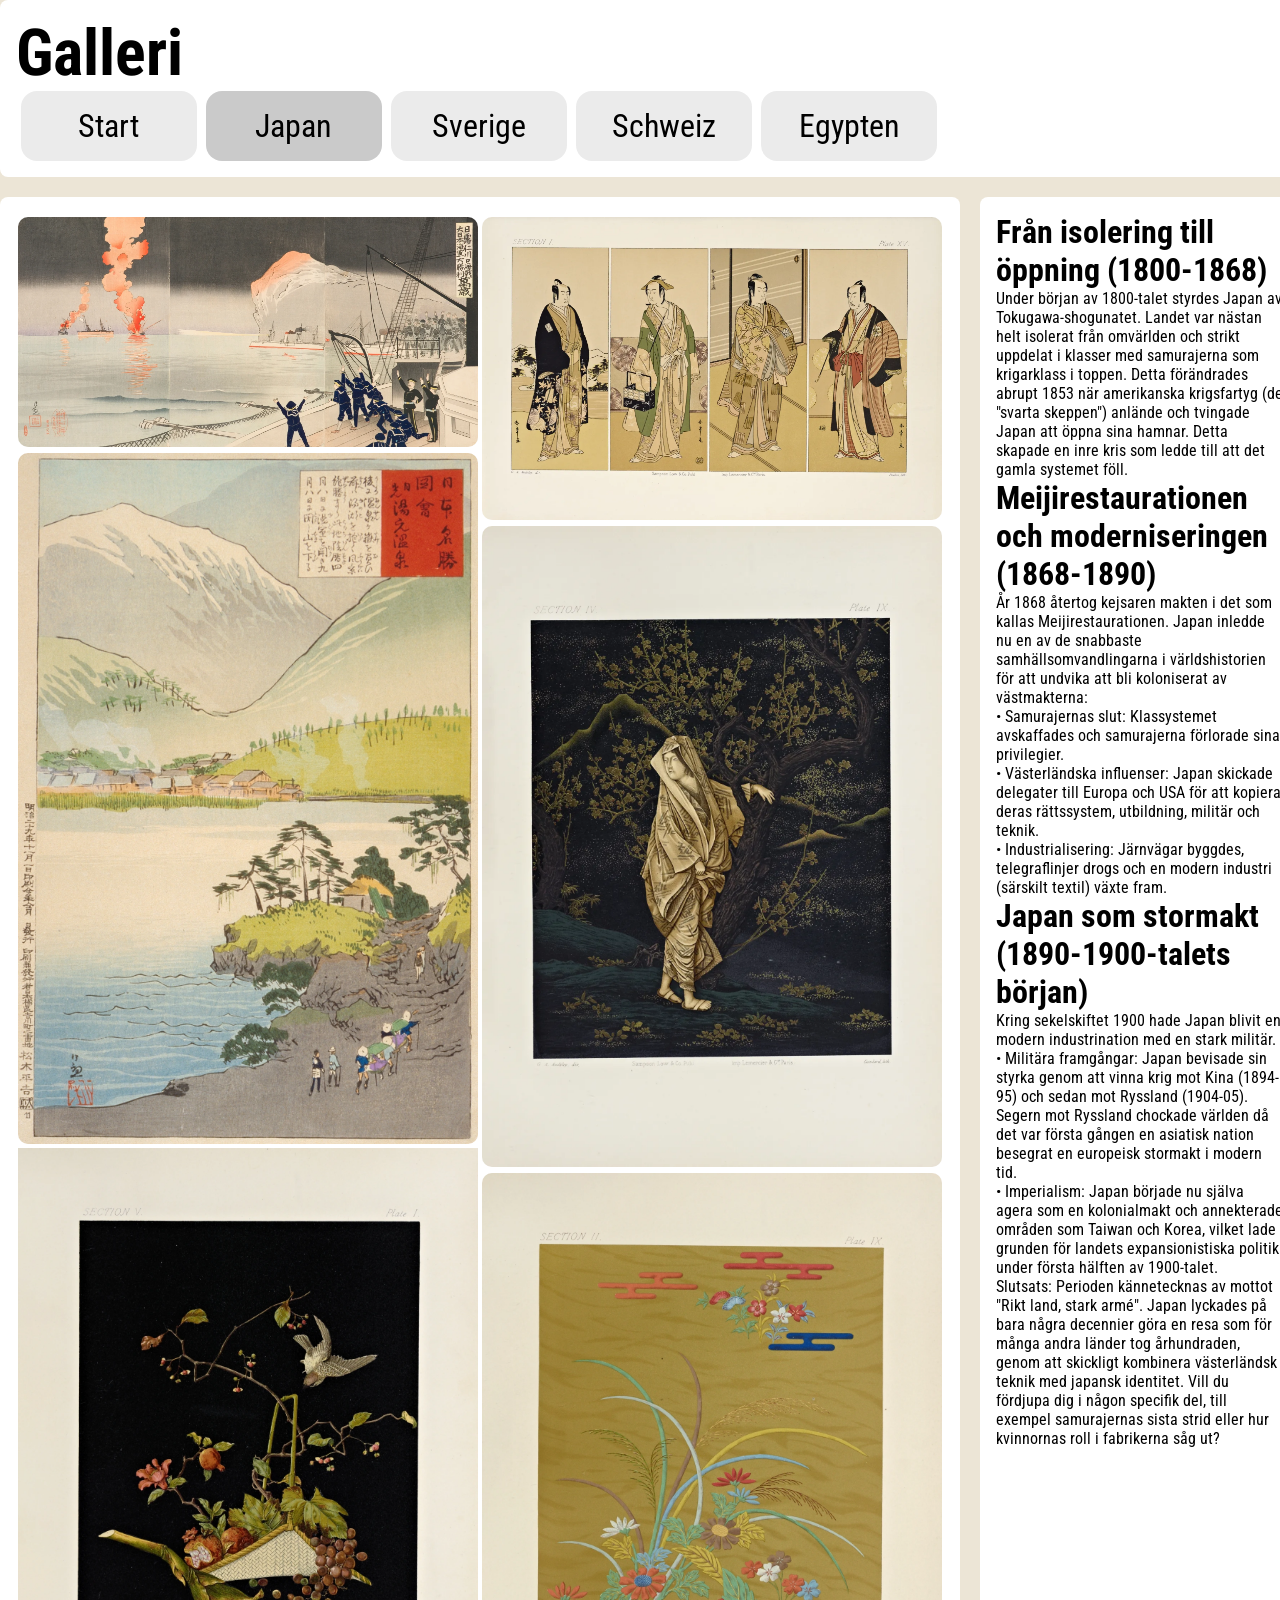
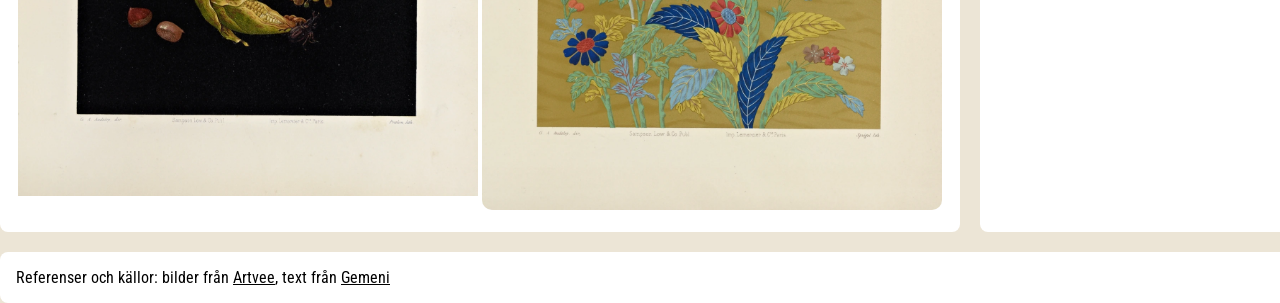
==== commit 67eee4d1: "sparar" ====
--- a/sida1.html
+++ b/sida1.html
@@ -21,21 +21,169 @@
             </nav>
         </Header>
         <main>
-            <div class="innehall1">
-                <img onmouseover="popup()" onmouseout="popout()" src="./bilder/japan1.1.webp" alt="Japansk gammal bild">
-                <div class="undertext">
-                    <p>År 1868 återtog kejsaren makten i det som kallas Meijirestaurationen. Japan inledde nu en av de
-                        snabbaste samhällsomvandlingarna i världshistorien för att undvika att bli koloniserat av västmakterna:
-                    </p>
-                </div>
-
-                <img src="./bilder/japan3.1.webp" alt="Japansk gammal bild">
-                <img src="./bilder/japan5.1.webp" alt="Japansk gammal bild">
+            <div class="innehall">
+                <div class="bild">
+                    <img onmouseover="popup1()" onmouseout="popout1()" src="./bilder/japan1.1.webp"
+                        alt="Hurrah for the Great Victory, Japansk gammal bild">
+                    <div class="undertext1">
+                        <p>Slaget vid Chemulpo den 9 februari 1904 markerade en dramatisk start på det rysk-japanska
+                            kriget
+                            och har genom historien förevigats som en symbol för Japans militära modernisering. När den
+                            japanska flottan, under ledning av amiral Uryū Sotokichi, konfronterade de ryska fartygen
+                            utanför Incheons hamn, var det inte bara en kamp om sjöherravälde utan även en
+                            styrkedemonstration som skakade de dåtida stormakterna. <br>
+                            Trots att de ryska besättningarna på
+                            kryssaren Varyag och kanonbåten Korietz befann sig i ett hopplöst underläge, valde de att
+                            segla
+                            ut ur hamnen för att möta den japanska eskadern i en öppen strid. Efter en intensiv
+                            eldstrid,
+                            där de ryska fartygen led svåra skador, tvingades de retirera tillbaka till hamnen. För att
+                            förhindra att skeppen föll i fiendens händer valde ryssarna att sänka sina egna fartyg, en
+                            handling som senare kom att hyllas för sitt hjältemod även av motståndarsidan. <br>
+                            Segern vid Incheon
+                            blev snabbt ett populärt motiv i japansk konst, särskilt genom de detaljrika färgträsnitten,
+                            ukiyo-e, som spred nyheterna om segern till den breda allmänheten. Konstnärer som Kobayashi
+                            Kiyochika fångade ögonblicket med dramatiska ljuseffekter och kompositioner som framställde
+                            den
+                            japanska flottan som en oövervinnelig kraft. Denna händelse banade väg för Japans kontroll
+                            över
+                            den koreanska halvön och satte tonen för resten av konflikten, där Japan för första gången i
+                            modern tid besegrade en europeisk stormakt.
+                        </p>
+                    </div>
+                </div>
+                <div class="bild">
+                    <img onmouseover="popup3()" onmouseout="popout3()" src="./bilder/japan3.1.webp"
+                        alt="Japansk gammal bild">
+                    <div class="undertext3">
+                        <p>I George Ashdown Audsleys praktverk The Ornamental Arts of Japan från 1882 utgör plansch 53
+                            en
+                            hyllning till den japanska cloisonné-emaljens finess. Genom den tidens mest avancerade
+                            tryckteknik, kromolitografin, lyckades Audsley återge de djupa färgerna och de glimrande
+                            guldinslagen som kännetecknade dessa exklusiva föremål. Planschen visar ofta detaljrika kärl
+                            där
+                            invecklade mönster av blommor och geometriska figurer binds samman av tunna metalltrådar,
+                            vilket
+                            skapar en visuell rikedom som fascinerade den västerländska publiken under sent 1800-tal.
+                            <br>
+                            Detta
+                            verk var mer än bara en vacker bok; det fungerade som en bro mellan österländsk estetik och
+                            västerländsk design. Under Meijiperioden nådde hantverket sin absoluta höjdpunkt i Japan,
+                            och
+                            Audsley dokumenterade dessa föremål med en noggrannhet som gjorde dem till förebilder för
+                            den
+                            växande japonismen i Europa. Plansch 53 fångar just den precision och det tålamod som krävs
+                            för
+                            att bygga upp lager av emalj, en teknik som förvandlade enkla metallföremål till lysande
+                            konstverk med ett nästan magiskt djup.
+                        </p>
+                    </div>
+                </div>
+                <div class="bild">
+                    <div class="undertext5">
+                        <p>Plansch 58 i George Ashdown Audsleys The Ornamental Arts of Japan fokuserar på den japanska
+                            lackkonstens mästerliga finess, en disciplin som Audsley ansåg vara en av Japans mest unika
+                            och
+                            fulländade konstformer. Genom kromolitografins rika färgskala lyckas planschen förmedla den
+                            silkeslena ytan och det taktila djup som kännetecknar högkvalitativt lackarbete. Motiven
+                            centrerar ofta kring föremål som inrō eller skrivskrin, där tekniker som maki-e, konsten att
+                            strö guld- eller silverpulver över vått lack, skapar gnistrande reliefer mot en botten av
+                            djupsvart eller guldstänkt yta. <br>
+                            I denna illustration framgår tydligt hur de japanska hantverkarna
+                            kombinerade teknisk perfektion med en poetisk naturkänsla. Scenerna på föremålen, ofta
+                            föreställande stiliserade landskap eller växter, är inte bara dekorativa utan berättar
+                            historier
+                            om årstidernas växlingar och traditionell estetik. För den västerländska betraktaren under
+                            sent
+                            1800-tal blev planscher som nummer 58 en nyckel till att förstå den japanska idén om lyx,
+                            där
+                            skönhet inte bara låg i materialets värde, utan i den tid och det extrema tålamod som
+                            krävdes
+                            för att bygga upp lager på lager av lack till ett perfekt resultat.</p>
+                    </div>
+                </div>
+                <img onmouseover="popup5()" onmouseout="popout5()" src="./bilder/japan5.1.webp"
+                    alt="Japansk gammal bild">
             </div>
-            <div class="innehall1">
-                <img src="./bilder/japan2.1.webp" alt="Japansk gammal bild">
-                <img src="./bilder/japan4.1.webp" alt="Japansk gammal bild">
-                <img src="./bilder/japan6.1.webp" alt="Japansk gammal bild">
+            <div class="innehall">
+                <div class="bild">
+                    <img onmouseover="popup2()" onmouseout="popout2()" src="./bilder/japan2.1.webp"
+                        alt="Japansk gammal bild">
+                    <div class="undertext2">
+                        <p>I George Ashdown Audsleys praktverk The Ornamental Arts of Japan från 1882 utgör plansch 53
+                            en
+                            hyllning till den japanska cloisonné-emaljens finess. Genom den tidens mest avancerade
+                            tryckteknik, kromolitografin, lyckades Audsley återge de djupa färgerna och de glimrande
+                            guldinslagen som kännetecknade dessa exklusiva föremål. Planschen visar ofta detaljrika kärl
+                            där
+                            invecklade mönster av blommor och geometriska figurer binds samman av tunna metalltrådar,
+                            vilket
+                            skapar en visuell rikedom som fascinerade den västerländska publiken under sent 1800-tal.
+                            <br>
+                            Detta
+                            verk var mer än bara en vacker bok; det fungerade som en bro mellan österländsk estetik och
+                            västerländsk design. Under Meijiperioden nådde hantverket sin absoluta höjdpunkt i Japan,
+                            och
+                            Audsley dokumenterade dessa föremål med en noggrannhet som gjorde dem till förebilder för
+                            den
+                            växande japonismen i Europa. Plansch 53 fångar just den precision och det tålamod som krävs
+                            för
+                            att bygga upp lager av emalj, en teknik som förvandlade enkla metallföremål till lysande
+                            konstverk med ett nästan magiskt djup.
+                        </p>
+                    </div>
+                </div>
+                <div class="bild">
+                    <img onmouseover="popup4()" onmouseout="popout4()" src="./bilder/japan4.1.webp"
+                        alt="Japansk gammal bild">
+                    <div class="undertext4">
+                        <p>Plansch 58 i George Ashdown Audsleys The Ornamental Arts of Japan fokuserar på den japanska
+                            lackkonstens mästerliga finess, en disciplin som Audsley ansåg vara en av Japans mest unika
+                            och
+                            fulländade konstformer. Genom kromolitografins rika färgskala lyckas planschen förmedla den
+                            silkeslena ytan och det taktila djup som kännetecknar högkvalitativt lackarbete. Motiven
+                            centrerar ofta kring föremål som inrō eller skrivskrin, där tekniker som maki-e, konsten att
+                            strö guld- eller silverpulver över vått lack, skapar gnistrande reliefer mot en botten av
+                            djupsvart eller guldstänkt yta. <br>
+                            I denna illustration framgår tydligt hur de japanska hantverkarna
+                            kombinerade teknisk perfektion med en poetisk naturkänsla. Scenerna på föremålen, ofta
+                            föreställande stiliserade landskap eller växter, är inte bara dekorativa utan berättar
+                            historier
+                            om årstidernas växlingar och traditionell estetik. För den västerländska betraktaren under
+                            sent
+                            1800-tal blev planscher som nummer 58 en nyckel till att förstå den japanska idén om lyx,
+                            där
+                            skönhet inte bara låg i materialets värde, utan i den tid och det extrema tålamod som
+                            krävdes
+                            för att bygga upp lager på lager av lack till ett perfekt resultat.</p>
+                    </div>
+                </div>
+                <div class="bild">
+                    <img onmouseover="popup6()" onmouseout="popout6()" src="./bilder/japan6.1.webp"
+                        alt="Japansk gammal bild">
+                    <div class="undertext6">
+                        <p>Plansch 31 i George Ashdown Audsleys verk flyttar fokus till de japanska textilernas värld,
+                            där
+                            tyget inte bara betraktas som material utan som en duk för komplex mönsterkonst. Genom en
+                            mästerlig användning av kromolitografi lyckas Audsley fånga de taktila kvaliteterna hos
+                            tunga
+                            sidentyger och praktfulla brokader. Illustrationen återger ofta fragment av tyger där
+                            guldtrådar
+                            och livfulla färgpigment skapar motiv av krysantemum, pioner eller tranor, balanserade med
+                            en
+                            asymmetrisk harmoni som var helt ny för det sena 1800-talets Europa. <br>
+                            Denna plansch blev en viktig
+                            inspirationskälla för västerländska formgivare, då den visade hur naturens oregelbundenhet
+                            kunde
+                            omvandlas till sofistikerad design. Den noggranna återgivningen av vävtekniker som nishiki
+                            blottlägger den enorma hantverksskicklighet som krävdes för att skapa dessa textilier, där
+                            varje
+                            tråd bidrog till ett narrativ om status och estetik. För Audsley och hans samtida var dessa
+                            textilier beviset på att den japanska dekorativa konsten besatt en inneboende logik och
+                            skönhet
+                            som överträffade den rent industriella produktionen i väst.</p>
+                    </div>
+                </div>
             </div>
 
 
--- a/style.css
+++ b/style.css
@@ -95,6 +95,7 @@
     padding: 1em;
     border-radius: 0.5em;
     display: flex;
+    position: relative;
 
     /* grid-area: innehåll;
     display: grid;
@@ -102,23 +103,86 @@
     align-items: center;
     gap: 5px; */
 }
-main .innehall1 {
+main .innehall {
     width: 50%;
     padding: 2px;
 }
-main .innehall img {
+main .innehall .bild {
+ position: relative;
+}
+main .innehall .bild img {
     background-color: #fff;
-    margin-top: 20px;
+    margin-top: 2px;
     border-radius: 10px;
 }
-.undertext {
-    display: none;
-    background-color: #ffffff;
-    border-radius: 0.5em;
-    padding: 0.5em;
-    margin: 0.5em;
-    position: absolute;
-    width: 30%;
+
+/* bilder js regler */
+
+.undertext1 {
+    display: none;
+    background-color: #ffffffcb;
+    border-radius: 0.5em;
+    padding: 0.5em;
+    margin: 0.5em;
+    position: absolute;
+    width: 95%;
+    right: -28.5em;
+    top: 0px;
+}
+.undertext3 {
+   display: none;
+    background-color: #ffffffcb;
+    border-radius: 0.5em;
+    padding: 0.5em;
+    margin: 0.5em;
+    position: absolute;
+    width: 95%;
+    right: -28.5em;
+    top: 0px;
+}
+.undertext5 {
+    display: none;
+    background-color: #ffffffcb;
+    border-radius: 0.5em;
+    padding: 0.5em;
+    margin: 0.5em;
+    position: absolute;
+    width: 95%;
+    right: -28.5em;
+    top: 0px;
+}
+.undertext2 {
+    display: none;
+    background-color: #ffffffcb;
+    border-radius: 0.5em;
+    padding: 0.5em;
+    margin: 0.5em;
+    position: absolute;
+    width: 95%;
+    left: -28.5em;
+    top: 0px;
+}
+.undertext4 {
+    display: none;
+    background-color: #ffffffcb;
+    border-radius: 0.5em;
+    padding: 0.5em;
+    margin: 0.5em;
+    position: absolute;
+    width: 95%;
+    left: -28.5em;
+    top: 0px;
+}
+.undertext6 {
+    display: none;
+    background-color: #ffffffcb;
+    border-radius: 0.5em;
+    padding: 0.5em;
+    margin: 0.5em;
+    position: absolute;
+    width: 95%;
+    left: -28.5em;
+    top: 0px;
 }
 
 /* side */
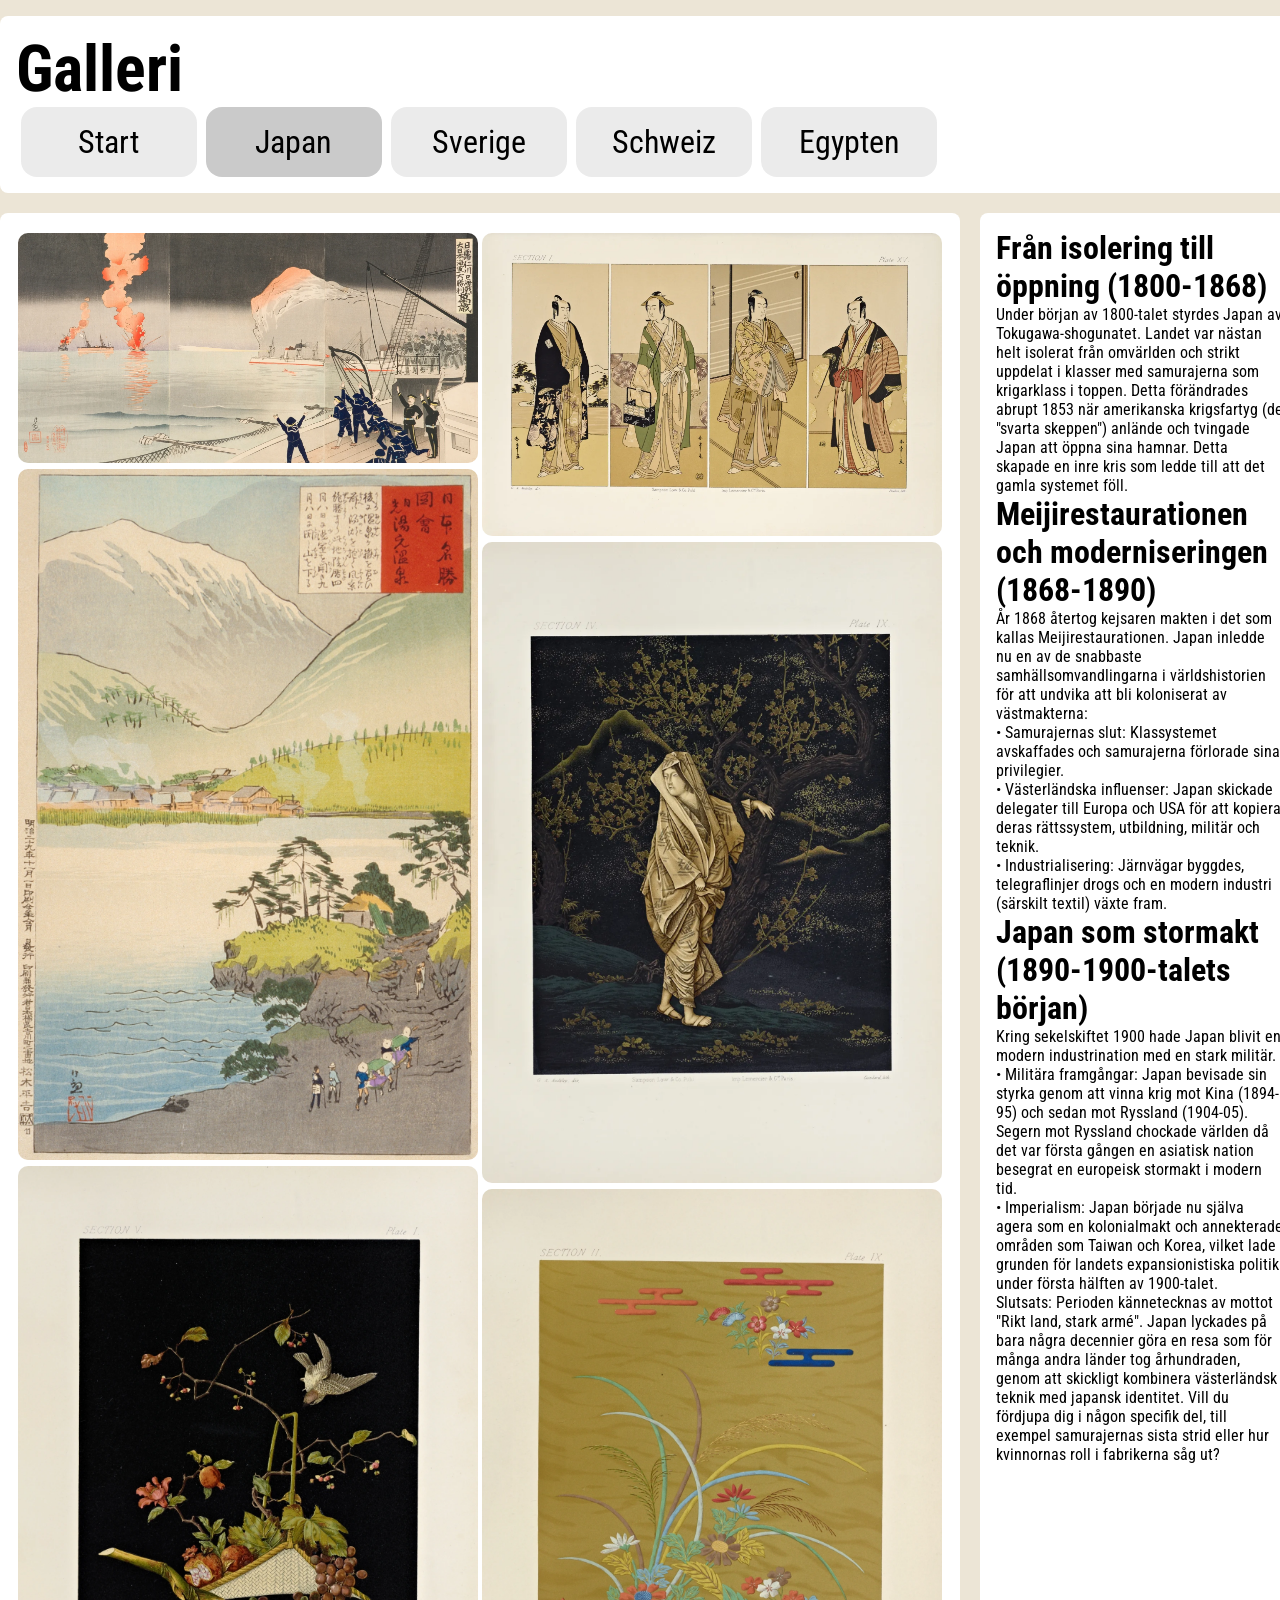
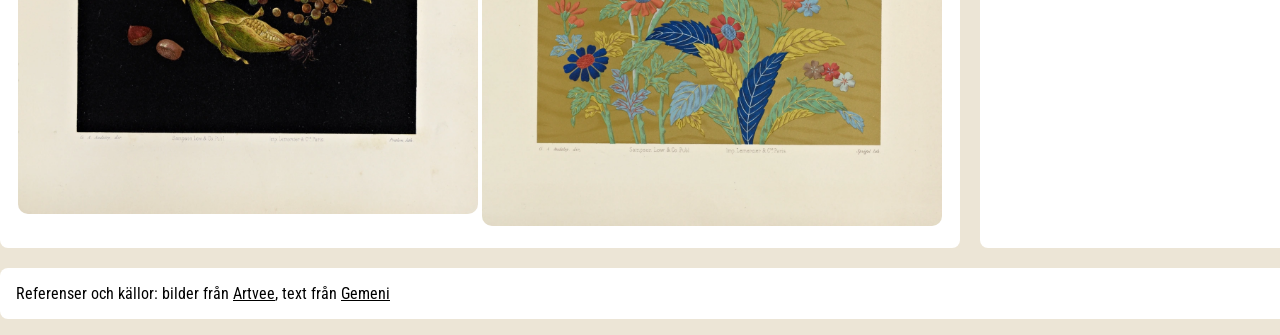
==== commit a928fe61: "klar nu, fixade alla småsaker och koppierade min infosida med ny information för få mina resterande " ====
--- a/sida1.html
+++ b/sida1.html
@@ -22,40 +22,29 @@
         </Header>
         <main>
             <div class="innehall">
+                <img onmouseover="popup1()" onmouseout="popout1()" src="./bilder/japan1.webp" alt="gammal japansk bild">
+                <img onmouseover="popup3()" onmouseout="popout3()" src="./bilder/japan3.webp" alt="gammal japansk bild">
+                <img onmouseover="popup5()" onmouseout="popout5()" src="./bilder/japan5.webp" alt="gammal japansk bild">
+            </div>
+            <div class="innehall">
                 <div class="bild">
-                    <img onmouseover="popup1()" onmouseout="popout1()" src="./bilder/japan1.1.webp"
-                        alt="Hurrah for the Great Victory, Japansk gammal bild">
+                    <img onmouseover="popup2()" onmouseout="popout2()" src="./bilder/japan2.webp"
+                        alt="gammal japansk bild">
                     <div class="undertext1">
-                        <p>Slaget vid Chemulpo den 9 februari 1904 markerade en dramatisk start på det rysk-japanska
-                            kriget
-                            och har genom historien förevigats som en symbol för Japans militära modernisering. När den
-                            japanska flottan, under ledning av amiral Uryū Sotokichi, konfronterade de ryska fartygen
-                            utanför Incheons hamn, var det inte bara en kamp om sjöherravälde utan även en
-                            styrkedemonstration som skakade de dåtida stormakterna. <br>
-                            Trots att de ryska besättningarna på
-                            kryssaren Varyag och kanonbåten Korietz befann sig i ett hopplöst underläge, valde de att
-                            segla
-                            ut ur hamnen för att möta den japanska eskadern i en öppen strid. Efter en intensiv
-                            eldstrid,
-                            där de ryska fartygen led svåra skador, tvingades de retirera tillbaka till hamnen. För att
-                            förhindra att skeppen föll i fiendens händer valde ryssarna att sänka sina egna fartyg, en
-                            handling som senare kom att hyllas för sitt hjältemod även av motståndarsidan. <br>
-                            Segern vid Incheon
-                            blev snabbt ett populärt motiv i japansk konst, särskilt genom de detaljrika färgträsnitten,
-                            ukiyo-e, som spred nyheterna om segern till den breda allmänheten. Konstnärer som Kobayashi
-                            Kiyochika fångade ögonblicket med dramatiska ljuseffekter och kompositioner som framställde
-                            den
-                            japanska flottan som en oövervinnelig kraft. Denna händelse banade väg för Japans kontroll
-                            över
-                            den koreanska halvön och satte tonen för resten av konflikten, där Japan för första gången i
-                            modern tid besegrade en europeisk stormakt.
+                        <p>Värmland marknadsfördes under 1930-talet som ett "oförstört mecka" för turister, en
+                            beskrivning som förevigades på den klassiska reseaffischen från 1936. Vid den här tiden
+                            genomgick den svenska besöksnäringen en förändring där man ville locka internationella
+                            gäster med bilden av det genuina och natursköna Sverige. Affischen, som skapades av den
+                            inflytelserike formgivaren Anders Beckman, visar en kvinna i folkdräkt blickande ut över ett
+                            böljande sjölandskap, vilket perfekt fångade tidsandans längtan efter det pastorala.Detta
+                            budskap speglade en tid då järnvägen och de tidiga bilisterna började upptäcka landskapets
+                            djupa skogar och glittrande sjöar, som Fryksdalen och Klarälven. Genom att använda ordet
+                            "mecka" positionerade man Värmland som den ultimata destinationen för rekreation, kultur och
+                            friluftsliv, en bild av ett orört paradis som än idag präglar regionens identitet som
+                            turistmål.
                         </p>
                     </div>
-                </div>
-                <div class="bild">
-                    <img onmouseover="popup3()" onmouseout="popout3()" src="./bilder/japan3.1.webp"
-                        alt="Japansk gammal bild">
-                    <div class="undertext3">
+                    <div class="undertext2">
                         <p>I George Ashdown Audsleys praktverk The Ornamental Arts of Japan från 1882 utgör plansch 53
                             en
                             hyllning till den japanska cloisonné-emaljens finess. Genom den tidens mest avancerade
@@ -80,7 +69,32 @@
                     </div>
                 </div>
                 <div class="bild">
-                    <div class="undertext5">
+                    <img onmouseover="popup4()" onmouseout="popout4()" src="./bilder/japan4.webp"
+                        alt="gammal japansk bild">
+                    <div class="undertext3">
+                        <p>I George Ashdown Audsleys praktverk The Ornamental Arts of Japan från 1882 utgör plansch 53
+                            en
+                            hyllning till den japanska cloisonné-emaljens finess. Genom den tidens mest avancerade
+                            tryckteknik, kromolitografin, lyckades Audsley återge de djupa färgerna och de glimrande
+                            guldinslagen som kännetecknade dessa exklusiva föremål. Planschen visar ofta detaljrika kärl
+                            där
+                            invecklade mönster av blommor och geometriska figurer binds samman av tunna metalltrådar,
+                            vilket
+                            skapar en visuell rikedom som fascinerade den västerländska publiken under sent 1800-tal.
+                            <br>
+                            Detta
+                            verk var mer än bara en vacker bok; det fungerade som en bro mellan österländsk estetik och
+                            västerländsk design. Under Meijiperioden nådde hantverket sin absoluta höjdpunkt i Japan,
+                            och
+                            Audsley dokumenterade dessa föremål med en noggrannhet som gjorde dem till förebilder för
+                            den
+                            växande japonismen i Europa. Plansch 53 fångar just den precision och det tålamod som krävs
+                            för
+                            att bygga upp lager av emalj, en teknik som förvandlade enkla metallföremål till lysande
+                            konstverk med ett nästan magiskt djup.
+                        </p>
+                    </div>
+                    <div class="undertext4">
                         <p>Plansch 58 i George Ashdown Audsleys The Ornamental Arts of Japan fokuserar på den japanska
                             lackkonstens mästerliga finess, en disciplin som Audsley ansåg vara en av Japans mest unika
                             och
@@ -102,41 +116,10 @@
                             för att bygga upp lager på lager av lack till ett perfekt resultat.</p>
                     </div>
                 </div>
-                <img onmouseover="popup5()" onmouseout="popout5()" src="./bilder/japan5.1.webp"
-                    alt="Japansk gammal bild">
-            </div>
-            <div class="innehall">
                 <div class="bild">
-                    <img onmouseover="popup2()" onmouseout="popout2()" src="./bilder/japan2.1.webp"
-                        alt="Japansk gammal bild">
-                    <div class="undertext2">
-                        <p>I George Ashdown Audsleys praktverk The Ornamental Arts of Japan från 1882 utgör plansch 53
-                            en
-                            hyllning till den japanska cloisonné-emaljens finess. Genom den tidens mest avancerade
-                            tryckteknik, kromolitografin, lyckades Audsley återge de djupa färgerna och de glimrande
-                            guldinslagen som kännetecknade dessa exklusiva föremål. Planschen visar ofta detaljrika kärl
-                            där
-                            invecklade mönster av blommor och geometriska figurer binds samman av tunna metalltrådar,
-                            vilket
-                            skapar en visuell rikedom som fascinerade den västerländska publiken under sent 1800-tal.
-                            <br>
-                            Detta
-                            verk var mer än bara en vacker bok; det fungerade som en bro mellan österländsk estetik och
-                            västerländsk design. Under Meijiperioden nådde hantverket sin absoluta höjdpunkt i Japan,
-                            och
-                            Audsley dokumenterade dessa föremål med en noggrannhet som gjorde dem till förebilder för
-                            den
-                            växande japonismen i Europa. Plansch 53 fångar just den precision och det tålamod som krävs
-                            för
-                            att bygga upp lager av emalj, en teknik som förvandlade enkla metallföremål till lysande
-                            konstverk med ett nästan magiskt djup.
-                        </p>
-                    </div>
-                </div>
-                <div class="bild">
-                    <img onmouseover="popup4()" onmouseout="popout4()" src="./bilder/japan4.1.webp"
-                        alt="Japansk gammal bild">
-                    <div class="undertext4">
+                    <img onmouseover="popup6()" onmouseout="popout6()" src="./bilder/japan6.webp"
+                        alt="gammal japansk bild">
+                    <div class="undertext5">
                         <p>Plansch 58 i George Ashdown Audsleys The Ornamental Arts of Japan fokuserar på den japanska
                             lackkonstens mästerliga finess, en disciplin som Audsley ansåg vara en av Japans mest unika
                             och
@@ -157,10 +140,6 @@
                             krävdes
                             för att bygga upp lager på lager av lack till ett perfekt resultat.</p>
                     </div>
-                </div>
-                <div class="bild">
-                    <img onmouseover="popup6()" onmouseout="popout6()" src="./bilder/japan6.1.webp"
-                        alt="Japansk gammal bild">
                     <div class="undertext6">
                         <p>Plansch 31 i George Ashdown Audsleys verk flyttar fokus till de japanska textilernas värld,
                             där
@@ -225,7 +204,7 @@
             <p>Referenser och källor: bilder från <a
                     href="https://artvee.com/dl/the-ornamental-arts-of-japan-pl-053/#00">Artvee</a>, text från <a
                     href="https://gemini.google.com/app?hl=sv">Gemeni</a></p>
-
+        </footer>
     </div>
     <script src="script.js"></script>
 </body>
--- a/style.css
+++ b/style.css
@@ -1,4 +1,5 @@
 @import url('https://fonts.googleapis.com/css2?family=Ms+Madi&family=Roboto+Condensed:ital,wght@0,100..900;1,100..900&display=swap');
+
 /* Enkel CSS-reset */
 html {
     box-sizing: border-box;
@@ -25,6 +26,8 @@
 
 img {
     width: 100%;
+    border-radius: 10px;
+    margin-top: 2px;
 }
 
 body {
@@ -39,12 +42,12 @@
     width: 320px;
     margin: auto;
     display: grid;
-     grid-template-columns: 1fr;
-        grid-template-areas:
-            "huvud"
-            "innehåll"
-            "sida"
-            "fot";
+    grid-template-columns: 1fr;
+    grid-template-areas:
+        "huvud"
+        "innehåll"
+        "sida"
+        "fot";
     gap: 20px;
     color: #000;
 }
@@ -56,6 +59,7 @@
     padding: 1em;
     border-radius: 0.5em;
     grid-area: huvud;
+    margin-top: 1em;
 }
 
 Header h1 {
@@ -74,18 +78,20 @@
 Header nav a {
     background-color: #33333319;
     color: #000;
-    padding: 0.5em 0em 0.5em 0em ;
+    padding: 0.5em 0em 0.5em 0em;
     border-radius: 0.5em;
     width: 4.5em;
     font-size: 0.7em;
     text-decoration: none;
 
 }
+
 Header nav a.aktiv {
     background-color: #33333342;
 }
+
 Header nav a:hover {
-    font-family: "Ms Madi", cursive;
+    background-color: #7e7e7e;
 }
 
 /* main */
@@ -94,26 +100,14 @@
     background-color: #ffffff;
     padding: 1em;
     border-radius: 0.5em;
-    display: flex;
+}
+
+main .innehall {
+    padding: 2px;
+}
+
+main .innehall .bild {
     position: relative;
-
-    /* grid-area: innehåll;
-    display: grid;
-    grid-template-columns: 1fr;
-    align-items: center;
-    gap: 5px; */
-}
-main .innehall {
-    width: 50%;
-    padding: 2px;
-}
-main .innehall .bild {
- position: relative;
-}
-main .innehall .bild img {
-    background-color: #fff;
-    margin-top: 2px;
-    border-radius: 10px;
 }
 
 /* bilder js regler */
@@ -126,20 +120,22 @@
     margin: 0.5em;
     position: absolute;
     width: 95%;
-    right: -28.5em;
-    top: 0px;
-}
+    right: 0.5em;
+    top: 0px;
+}
+
 .undertext3 {
-   display: none;
-    background-color: #ffffffcb;
-    border-radius: 0.5em;
-    padding: 0.5em;
-    margin: 0.5em;
-    position: absolute;
-    width: 95%;
-    right: -28.5em;
-    top: 0px;
-}
+    display: none;
+    background-color: #ffffffcb;
+    border-radius: 0.5em;
+    padding: 0.5em;
+    margin: 0.5em;
+    position: absolute;
+    width: 95%;
+    right: 0.5em;
+    top: 0px;
+}
+
 .undertext5 {
     display: none;
     background-color: #ffffffcb;
@@ -148,9 +144,10 @@
     margin: 0.5em;
     position: absolute;
     width: 95%;
-    right: -28.5em;
-    top: 0px;
-}
+    right: 0.5em;
+    top: 0px;
+}
+
 .undertext2 {
     display: none;
     background-color: #ffffffcb;
@@ -162,6 +159,7 @@
     left: -28.5em;
     top: 0px;
 }
+
 .undertext4 {
     display: none;
     background-color: #ffffffcb;
@@ -173,6 +171,7 @@
     left: -28.5em;
     top: 0px;
 }
+
 .undertext6 {
     display: none;
     background-color: #ffffffcb;
@@ -193,10 +192,12 @@
     border-radius: 0.5em;
     grid-area: sida;
 }
+
 aside h2 {
     font-size: 2em;
-    
-}
+
+}
+
 aside p {
     font-size: 1em;
 }
@@ -209,10 +210,13 @@
     border-radius: 0.5em;
     grid-area: fot;
     display: flex;
-}
+    margin-bottom: 1em;
+}
+
 footer p {
     font-size: 1em;
 }
+
 footer p a {
     color: #000000;
 }
@@ -229,16 +233,22 @@
             "sida"
             "fot";
     }
-    main {
-        grid-template-columns: 1fr 1fr;
-    }
+
     header nav {
         width: 100%;
     }
+
     Header nav a {
         font-size: 1.5em;
         width: 4.5em;
-        
+    }
+
+    main {
+        display: flex;
+    }
+
+    main .innehall {
+        width: 50%;
     }
 }
 
@@ -247,20 +257,26 @@
     .kontainer {
         width: 1300px;
         grid-template-columns: 3fr 1fr;
-        grid-template-areas: 
-        "huvud huvud"
-        "innehåll sida"
-        "fot fot";
-    }
-    main {
-        grid-template-columns: 1fr 1fr;
-    }
+        grid-template-areas:
+            "huvud huvud"
+            "innehåll sida"
+            "fot fot";
+    }
+
     header nav {
         width: 73%;
     }
+
     Header nav a {
         font-size: 2em;
         width: 5.5em;
     }
-     
-}
+
+    main {
+        display: flex;
+    }
+
+    main .innehall {
+        width: 50%;
+    }
+}
